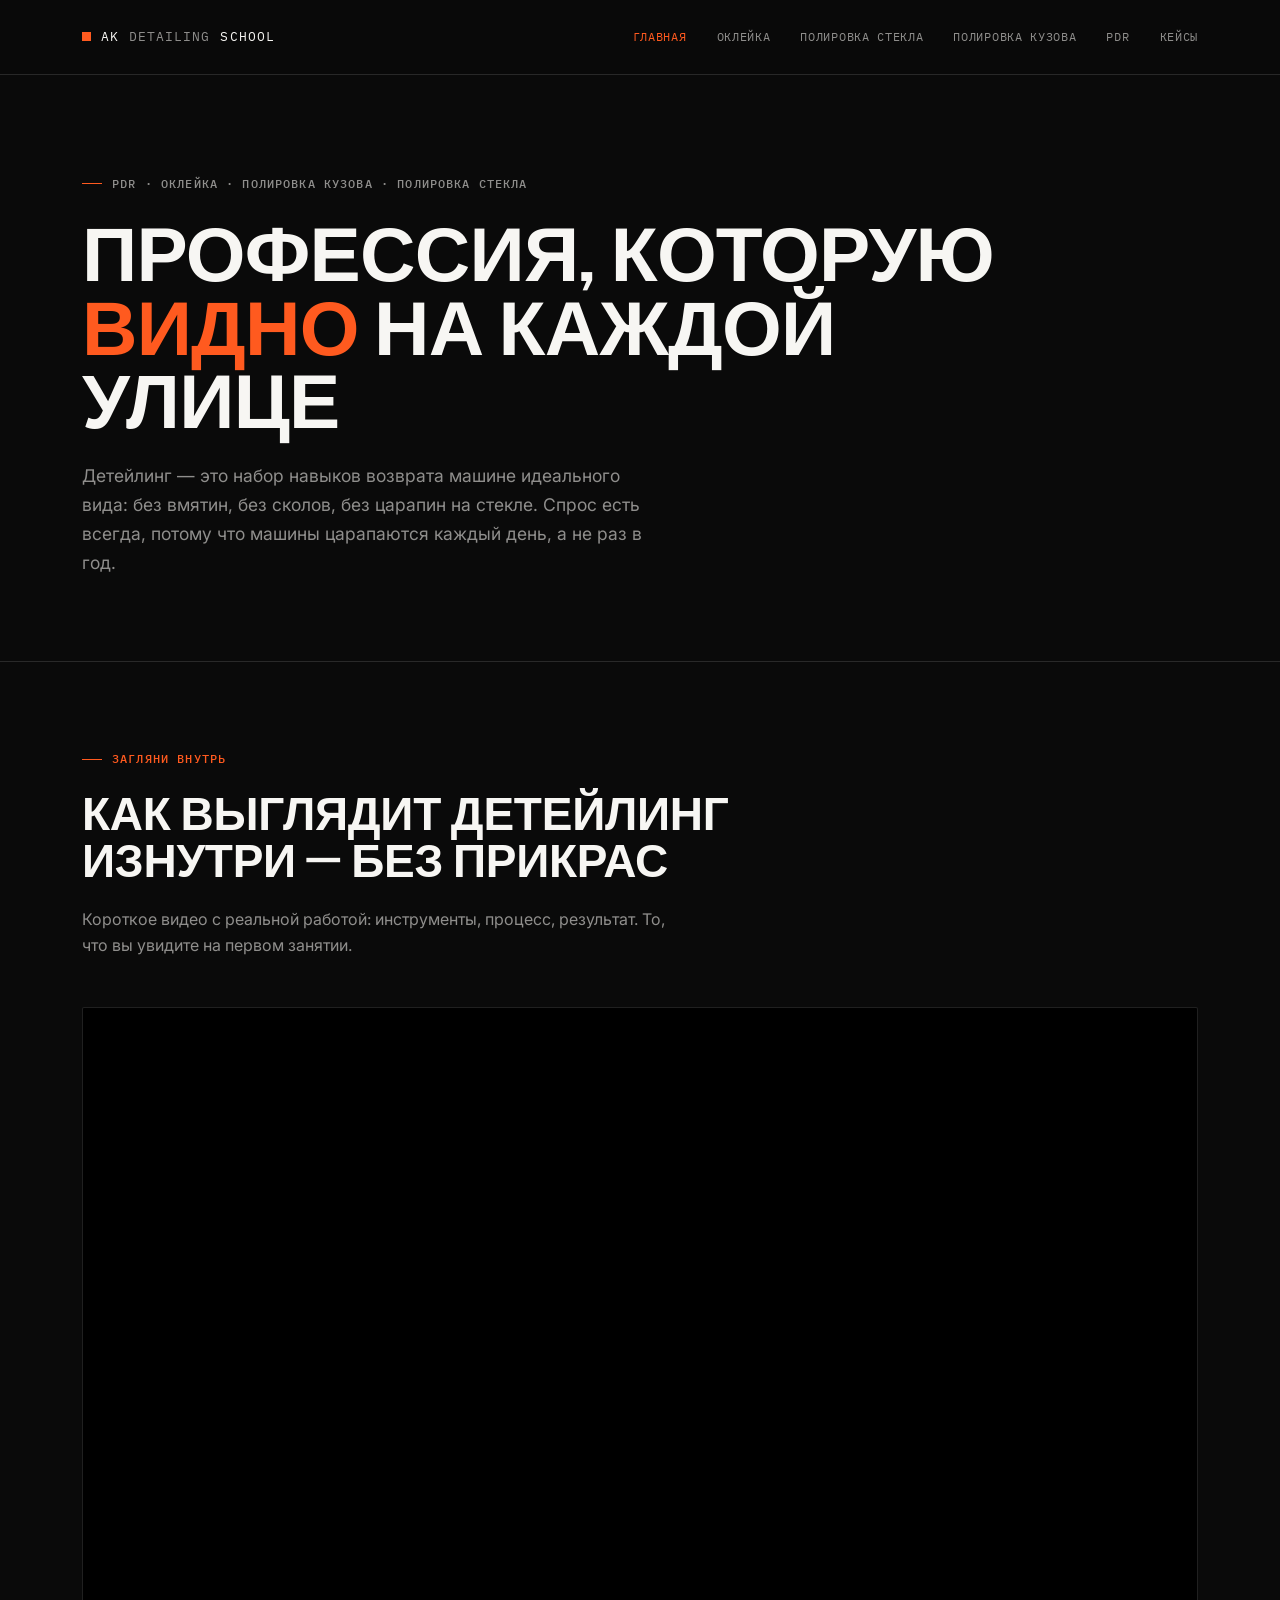
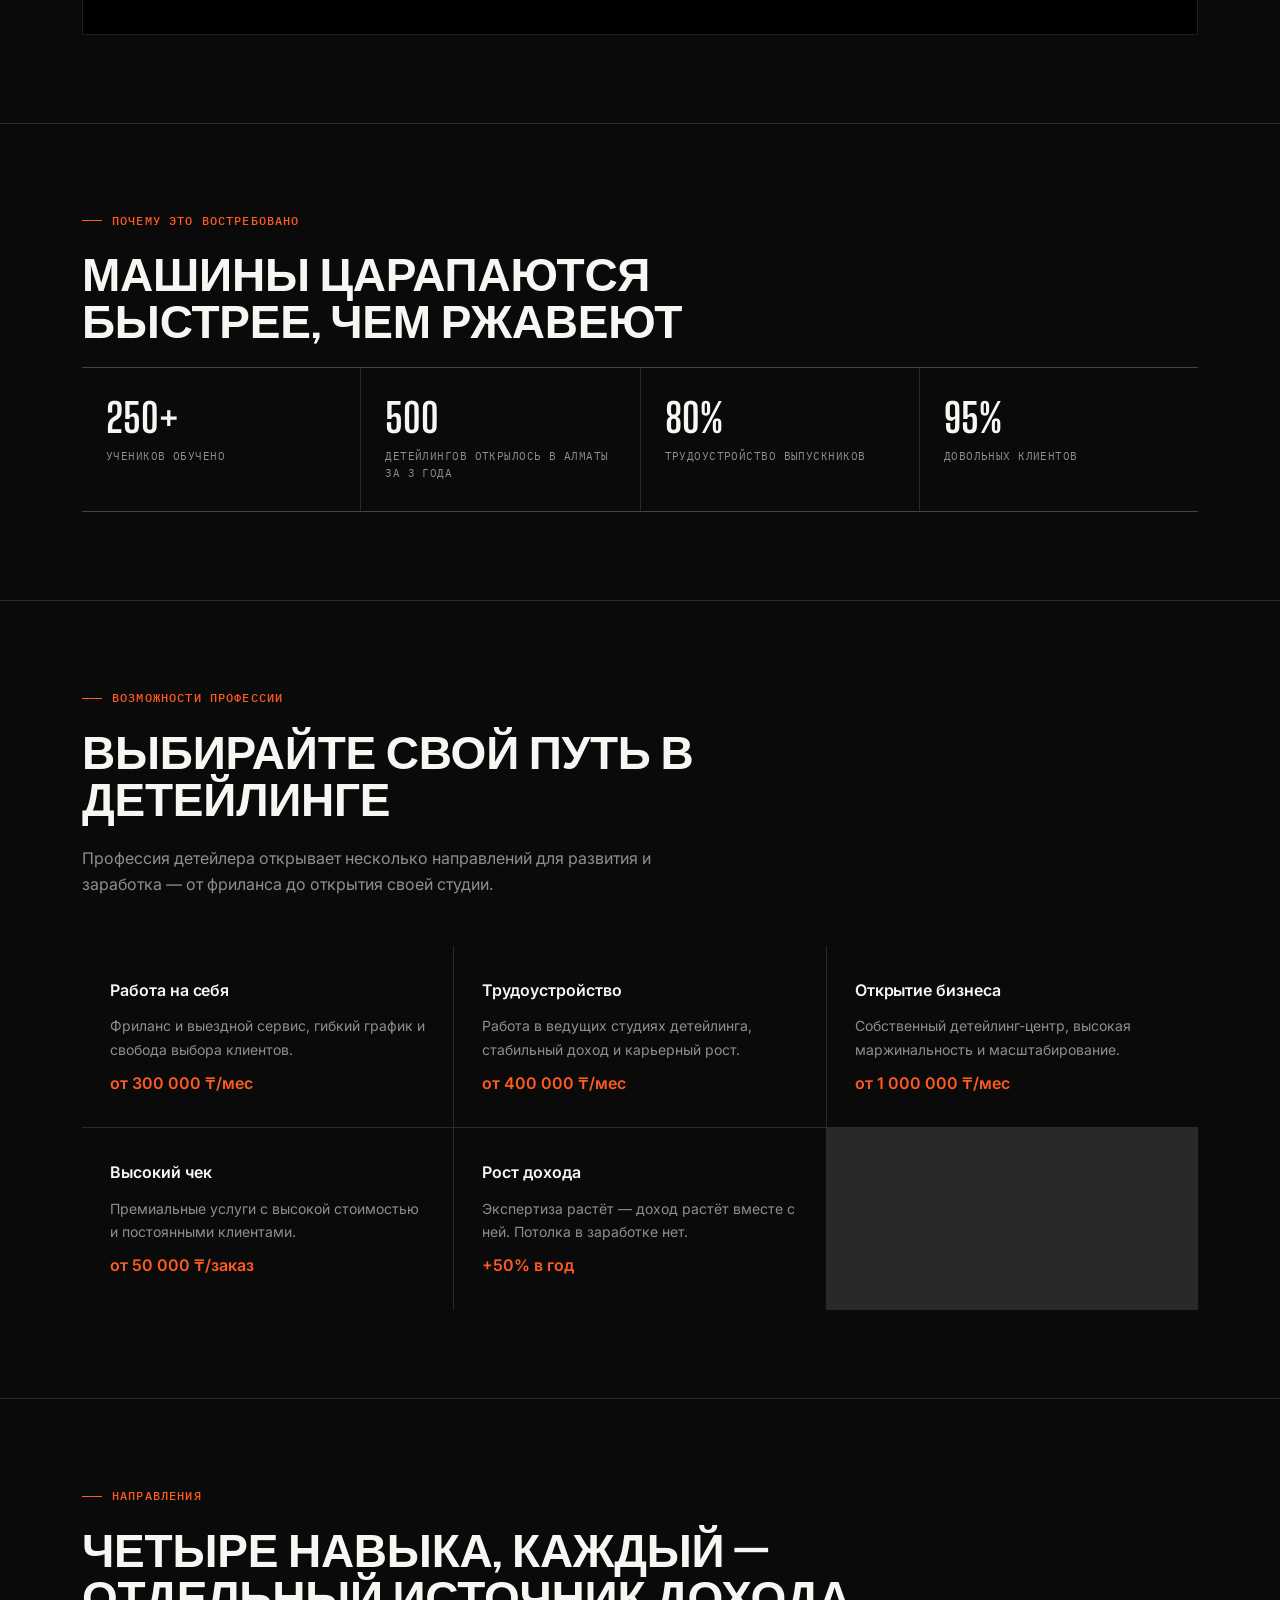
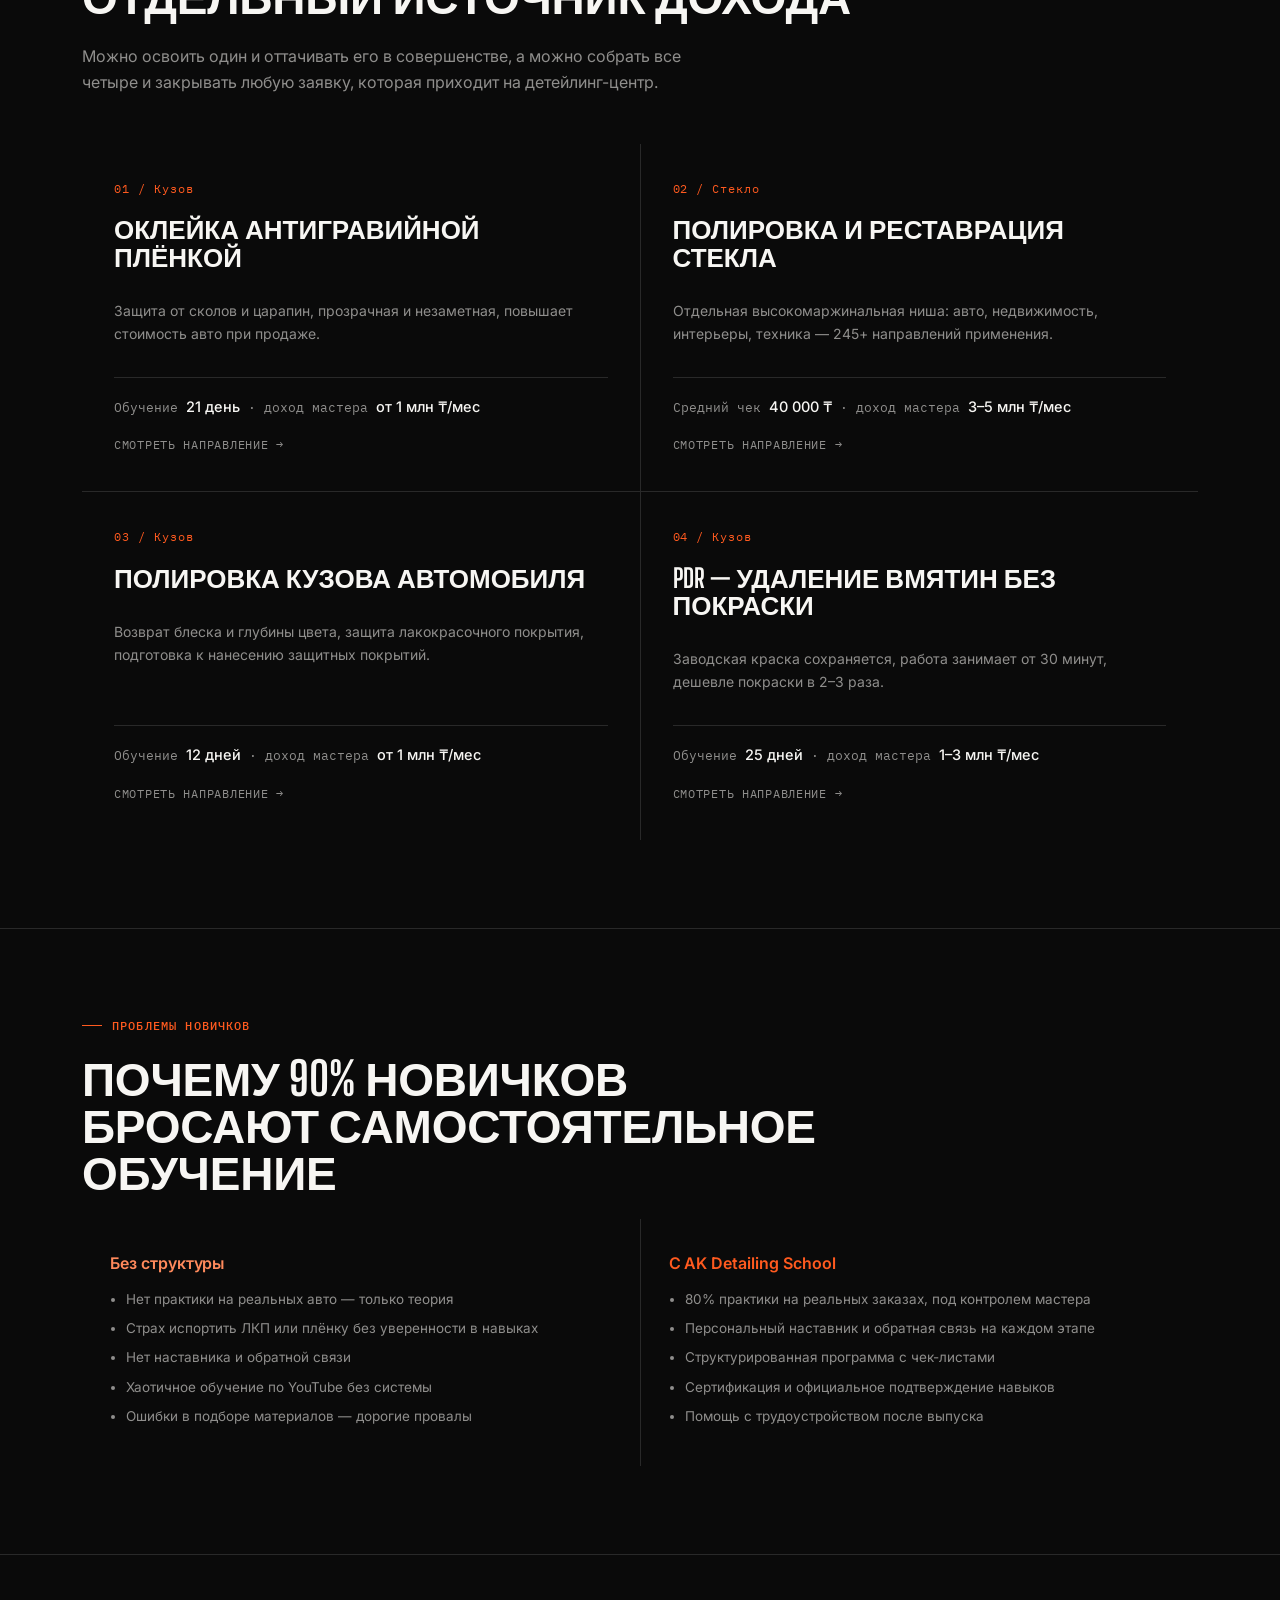
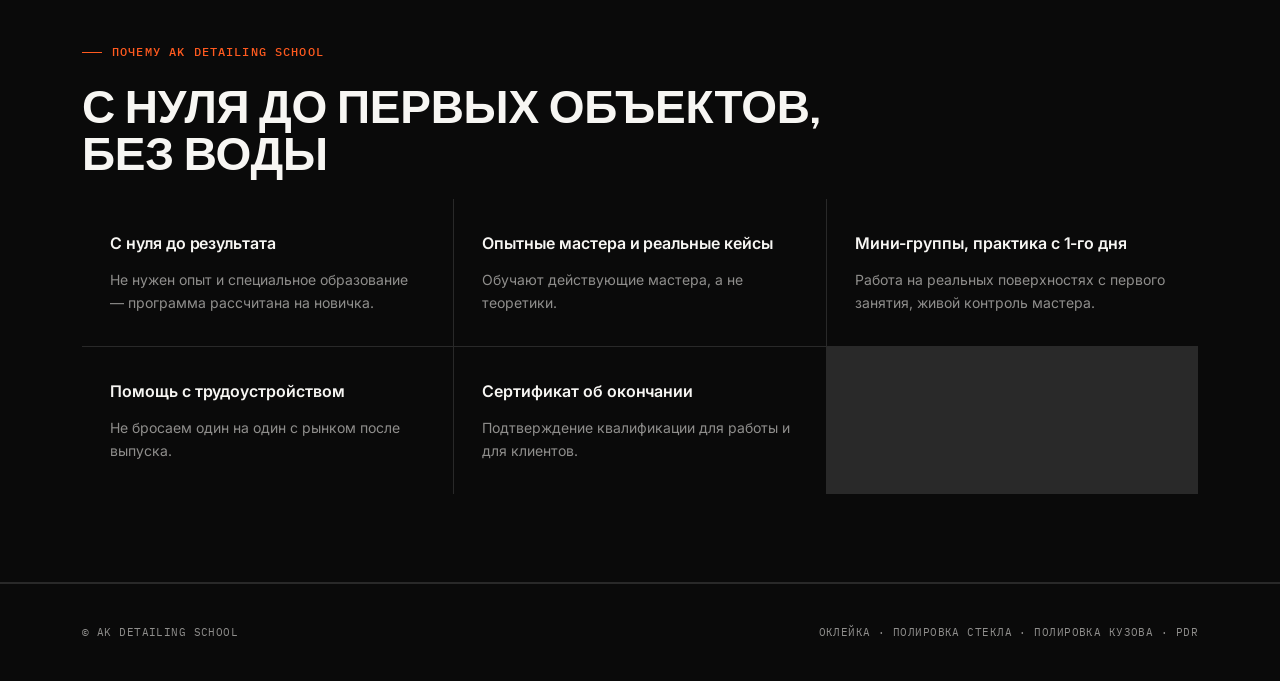
==== index.html @ 94d70f8c "Add files via upload" ====
<!DOCTYPE html>
<html lang="ru">
<head>
<meta charset="UTF-8">
<meta name="viewport" content="width=device-width, initial-scale=1.0">
<title>AK Detailing School — обучение детейлингу и полировке стекла</title>
<link rel="stylesheet" href="style.css">
</head>
<body>

<nav class="topnav">
  <div class="wrap">
    <a href="index.html" class="logo">AK <span>Detailing</span> School</a>
    <div class="navlinks">
      <a href="index.html" class="active">Главная</a>
      <a href="oklejka.html">Оклейка</a>
      <a href="polirovka-stekla.html">Полировка стекла</a>
      <a href="polirovka-kuzova.html">Полировка кузова</a>
      <a href="pdr.html">PDR</a>
      <a href="cases.html">Кейсы</a>
    </div>
  </div>
</nav>

<header class="hero">
  <div class="wrap">
    <div class="eyebrow">PDR · оклейка · полировка кузова · полировка стекла</div>
    <h1>Профессия, которую <em>видно</em> на каждой улице</h1>
    <p class="lead">Детейлинг — это набор навыков возврата машине идеального вида: без вмятин, без сколов, без царапин на стекле. Спрос есть всегда, потому что машины царапаются каждый день, а не раз в год.</p>
  </div>
</header>

<section class="section" id="video">
  <div class="wrap">
    <div class="section-eyebrow">Загляни внутрь</div>
    <h2>Как выглядит детейлинг изнутри — без прикрас</h2>
    <p class="sub">Короткое видео с реальной работой: инструменты, процесс, результат. То, что вы увидите на первом занятии.</p>
    <div class="video-frame">
      <iframe src="https://www.youtube.com/embed/qIuuKKNqR0I" title="Внутрянка детейлинга" allowfullscreen></iframe>
    </div>
  </div>
</section>

<section class="section" id="why">
  <div class="wrap">
    <div class="section-eyebrow">Почему это востребовано</div>
    <h2>Машины царапаются быстрее, чем ржавеют</h2>
    <div class="statstrip">
      <div class="stat"><div class="num">250+</div><div class="label">учеников обучено</div></div>
      <div class="stat"><div class="num">500</div><div class="label">детейлингов открылось в Алматы за 3 года</div></div>
      <div class="stat"><div class="num">80%</div><div class="label">трудоустройство выпускников</div></div>
      <div class="stat"><div class="num">95%</div><div class="label">довольных клиентов</div></div>
    </div>
  </div>
</section>

<section class="section" id="opportunities">
  <div class="wrap">
    <div class="section-eyebrow">Возможности профессии</div>
    <h2>Выбирайте свой путь в детейлинге</h2>
    <p class="sub">Профессия детейлера открывает несколько направлений для развития и заработка — от фриланса до открытия своей студии.</p>
    <div class="grid3">
      <div class="card"><h3>Работа на себя</h3><p>Фриланс и выездной сервис, гибкий график и свобода выбора клиентов.</p><div style="color:var(--accent); font-weight:600; margin-top:10px;">от 300 000 ₸/мес</div></div>
      <div class="card"><h3>Трудоустройство</h3><p>Работа в ведущих студиях детейлинга, стабильный доход и карьерный рост.</p><div style="color:var(--accent); font-weight:600; margin-top:10px;">от 400 000 ₸/мес</div></div>
      <div class="card"><h3>Открытие бизнеса</h3><p>Собственный детейлинг-центр, высокая маржинальность и масштабирование.</p><div style="color:var(--accent); font-weight:600; margin-top:10px;">от 1 000 000 ₸/мес</div></div>
      <div class="card"><h3>Высокий чек</h3><p>Премиальные услуги с высокой стоимостью и постоянными клиентами.</p><div style="color:var(--accent); font-weight:600; margin-top:10px;">от 50 000 ₸/заказ</div></div>
      <div class="card"><h3>Рост дохода</h3><p>Экспертиза растёт — доход растёт вместе с ней. Потолка в заработке нет.</p><div style="color:var(--accent); font-weight:600; margin-top:10px;">+50% в год</div></div>
    </div>
  </div>
</section>

<section class="section" id="directions">
  <div class="wrap">
    <div class="section-eyebrow">Направления</div>
    <h2>Четыре навыка, каждый — отдельный источник дохода</h2>
    <p class="sub">Можно освоить один и оттачивать его в совершенстве, а можно собрать все четыре и закрывать любую заявку, которая приходит на детейлинг-центр.</p>
    <div class="grid2">

      <a href="oklejka.html" class="direction-card">
        <div class="num">01 / Кузов</div>
        <h3>Оклейка антигравийной плёнкой</h3>
        <p>Защита от сколов и царапин, прозрачная и незаметная, повышает стоимость авто при продаже.</p>
        <div class="price">Обучение <b>21 день</b> · доход мастера <b>от 1 млн ₸/мес</b></div>
        <div class="go">Смотреть направление →</div>
      </a>

      <a href="polirovka-stekla.html" class="direction-card">
        <div class="num">02 / Стекло</div>
        <h3>Полировка и реставрация стекла</h3>
        <p>Отдельная высокомаржинальная ниша: авто, недвижимость, интерьеры, техника — 245+ направлений применения.</p>
        <div class="price">Средний чек <b>40 000 ₸</b> · доход мастера <b>3–5 млн ₸/мес</b></div>
        <div class="go">Смотреть направление →</div>
      </a>

      <a href="polirovka-kuzova.html" class="direction-card">
        <div class="num">03 / Кузов</div>
        <h3>Полировка кузова автомобиля</h3>
        <p>Возврат блеска и глубины цвета, защита лакокрасочного покрытия, подготовка к нанесению защитных покрытий.</p>
        <div class="price">Обучение <b>12 дней</b> · доход мастера <b>от 1 млн ₸/мес</b></div>
        <div class="go">Смотреть направление →</div>
      </a>

      <a href="pdr.html" class="direction-card">
        <div class="num">04 / Кузов</div>
        <h3>PDR — удаление вмятин без покраски</h3>
        <p>Заводская краска сохраняется, работа занимает от 30 минут, дешевле покраски в 2–3 раза.</p>
        <div class="price">Обучение <b>25 дней</b> · доход мастера <b>1–3 млн ₸/мес</b></div>
        <div class="go">Смотреть направление →</div>
      </a>

    </div>
  </div>
</section>

<section class="section" id="objections">
  <div class="wrap">
    <div class="section-eyebrow">Проблемы новичков</div>
    <h2>Почему 90% новичков бросают самостоятельное обучение</h2>
    <div class="grid2">
      <div class="card" style="border-color: rgba(255,80,40,0.3);">
        <h3 style="color:#ff8a5c;">Без структуры</h3>
        <ul>
          <li>Нет практики на реальных авто — только теория</li>
          <li>Страх испортить ЛКП или плёнку без уверенности в навыках</li>
          <li>Нет наставника и обратной связи</li>
          <li>Хаотичное обучение по YouTube без системы</li>
          <li>Ошибки в подборе материалов — дорогие провалы</li>
        </ul>
      </div>
      <div class="card" style="border-color: rgba(242,121,12,0.4);">
        <h3 style="color:var(--accent);">С AK Detailing School</h3>
        <ul>
          <li>80% практики на реальных заказах, под контролем мастера</li>
          <li>Персональный наставник и обратная связь на каждом этапе</li>
          <li>Структурированная программа с чек-листами</li>
          <li>Сертификация и официальное подтверждение навыков</li>
          <li>Помощь с трудоустройством после выпуска</li>
        </ul>
      </div>
    </div>
  </div>
</section>
<section class="section" id="advantages">
  <div class="wrap">
    <div class="section-eyebrow">Почему AK Detailing School</div>
    <h2>С нуля до первых объектов, без воды</h2>
    <div class="grid3">
      <div class="card"><h3>С нуля до результата</h3><p>Не нужен опыт и специальное образование — программа рассчитана на новичка.</p></div>
      <div class="card"><h3>Опытные мастера и реальные кейсы</h3><p>Обучают действующие мастера, а не теоретики.</p></div>
      <div class="card"><h3>Мини-группы, практика с 1-го дня</h3><p>Работа на реальных поверхностях с первого занятия, живой контроль мастера.</p></div>
      <div class="card"><h3>Помощь с трудоустройством</h3><p>Не бросаем один на один с рынком после выпуска.</p></div>
      <div class="card"><h3>Сертификат об окончании</h3><p>Подтверждение квалификации для работы и для клиентов.</p></div>
    </div>
  </div>
</section>

<footer>
  <div class="wrap">
    <span>© AK Detailing School</span>
    <span>Оклейка · Полировка стекла · Полировка кузова · PDR</span>
  </div>
</footer>

</body>
</html>
---- style.css ----
@import url('https://fonts.googleapis.com/css2?family=Big+Shoulders+Display:wght@400;600;700;800;900&family=Inter:wght@400;500;600;700&family=IBM+Plex+Mono:wght@400;500&display=swap');

:root {
  --black: #0a0a0a;
  --black-2: #131313;
  --white: #f7f6f3;
  --white-dim: rgba(247,246,243,0.56);
  --line: rgba(247,246,243,0.13);
  --line-strong: rgba(247,246,243,0.30);
  --orange: #ff5a1f;
  --orange-dim: #7a2c0f;
  --display: "Big Shoulders Display", sans-serif;
  --sans: "Inter", -apple-system, "Helvetica Neue", Arial, sans-serif;
  --mono: "IBM Plex Mono", "SF Mono", monospace;
  /* aliases for inline styles from earlier version */
  --accent: var(--orange);
  --accent-dim: var(--orange-dim);
  --text: var(--white);
  --text-dim: var(--white-dim);
  --bg: var(--black);
  --bg-card: var(--black-2);
  --serif: var(--display);
}

* { box-sizing: border-box; }
html { scroll-behavior: smooth; }

body {
  margin: 0;
  background: var(--black);
  color: var(--white);
  font-family: var(--sans);
  font-weight: 400;
  line-height: 1.55;
  -webkit-font-smoothing: antialiased;
  -moz-osx-font-smoothing: grayscale;
}

a { color: inherit; text-decoration: none; }
img { filter: grayscale(1) contrast(1.08) brightness(0.97); border-radius: 2px !important; display: block; }

.wrap { max-width: 1180px; margin: 0 auto; padding: 0 32px; }

/* NAV */
nav.topnav {
  position: sticky;
  top: 0;
  z-index: 50;
  background: rgba(10,10,10,0.92);
  backdrop-filter: blur(10px);
  border-bottom: 1px solid var(--line);
}
nav.topnav .wrap { display: flex; align-items: center; justify-content: space-between; height: 74px; }
.logo { display: flex; align-items: center; gap: 10px; font-family: var(--mono); font-size: 13px; letter-spacing: 0.08em; text-transform: uppercase; }
.logo::before { content: ""; width: 9px; height: 9px; background: var(--orange); flex-shrink: 0; }
.logo span { color: var(--white-dim); }
.navlinks { display: flex; gap: 30px; font-family: var(--mono); font-size: 11.5px; letter-spacing: 0.06em; text-transform: uppercase; color: var(--white-dim); }
.navlinks a { transition: color .15s ease; }
.navlinks a:hover { color: var(--white); }
.navlinks a.active { color: var(--orange); }

/* EYEBROW / KICKER */
.eyebrow, .section-eyebrow {
  display: flex;
  align-items: center;
  gap: 10px;
  font-family: var(--mono);
  font-size: 11.5px;
  letter-spacing: 0.1em;
  text-transform: uppercase;
  color: var(--white-dim);
  margin-bottom: 22px;
  font-weight: 500;
}
.eyebrow::before, .section-eyebrow::before {
  content: "";
  width: 20px;
  height: 1px;
  background: var(--orange);
  flex-shrink: 0;
}
.section-eyebrow { color: var(--orange); }
.section-eyebrow::before { background: var(--orange); }

/* HERO */
.hero { position: relative; padding: 100px 0 84px; border-bottom: 1px solid var(--line); overflow: hidden; }
.hero-index {
  position: absolute;
  top: -40px;
  right: 32px;
  font-family: var(--display);
  font-weight: 800;
  font-size: 260px;
  line-height: 1;
  color: transparent;
  -webkit-text-stroke: 1px var(--line-strong);
  pointer-events: none;
  user-select: none;
  z-index: 0;
}
.hero .wrap { position: relative; z-index: 1; }
.hero h1 {
  font-family: var(--display);
  font-weight: 700;
  text-transform: uppercase;
  font-size: clamp(40px, 6vw, 78px);
  line-height: 0.96;
  letter-spacing: -0.01em;
  margin: 0 0 26px;
  max-width: 920px;
}
.hero h1 em { color: var(--orange); font-style: normal; }
.hero p.lead {
  font-size: 17.5px;
  font-weight: 400;
  color: var(--white-dim);
  max-width: 580px;
  margin: 0;
  line-height: 1.65;
}

/* SECTION */
.section { padding: 88px 0; border-bottom: 1px solid var(--line); }
.section h2 {
  font-family: var(--display);
  font-weight: 700;
  text-transform: uppercase;
  font-size: clamp(28px, 3.6vw, 46px);
  line-height: 1.02;
  letter-spacing: -0.005em;
  margin: 0 0 22px;
  max-width: 780px;
}
.section p.sub {
  color: var(--white-dim);
  font-size: 16px;
  line-height: 1.65;
  max-width: 600px;
  margin: 0 0 48px;
}

/* GRID */
.grid3 { display: grid; grid-template-columns: repeat(3, 1fr); gap: 1px; background: var(--line); }
.grid2 { display: grid; grid-template-columns: repeat(2, 1fr); gap: 1px; background: var(--line); }
@media (max-width: 860px) { .grid3, .grid2 { grid-template-columns: 1fr; } }

.card { background: var(--black); padding: 32px 28px; }
.card h3 { font-family: var(--sans); font-weight: 600; font-size: 16px; margin: 0 0 12px; letter-spacing: -0.003em; }
.card p { color: var(--white-dim); font-size: 14px; line-height: 1.65; margin: 0; }
.card ul { margin: 12px 0 0; padding-left: 16px; color: var(--white-dim); font-size: 13.5px; line-height: 1.65; }
.card ul li { margin-bottom: 7px; }

.direction-card {
  background: var(--black);
  padding: 36px 32px;
  transition: background .2s ease;
  display: flex;
  flex-direction: column;
  height: 100%;
  position: relative;
}
.direction-card:hover { background: var(--black-2); }
.direction-card .num { font-family: var(--mono); color: var(--orange); font-size: 12px; letter-spacing: 0.08em; margin-bottom: 18px; }
.direction-card h3 { font-family: var(--display); font-weight: 700; text-transform: uppercase; font-size: 26px; line-height: 1.05; margin: 0 0 14px; }
.direction-card p { color: var(--white-dim); font-size: 14px; line-height: 1.65; flex-grow: 1; }
.direction-card .price { font-size: 13px; color: var(--white-dim); border-top: 1px solid var(--line); padding-top: 18px; margin-top: 18px; font-family: var(--mono); }
.direction-card .price b { color: var(--white); font-weight: 500; font-family: var(--sans); font-size: 14.5px; }
.direction-card .go { margin-top: 18px; color: var(--white-dim); font-size: 12px; font-family: var(--mono); text-transform: uppercase; letter-spacing: 0.06em; transition: color .15s ease; }
.direction-card:hover .go { color: var(--orange); }

/* STAT STRIP */
.statstrip { display: grid; grid-template-columns: repeat(4, 1fr); gap: 1px; background: var(--line); border-top: 1px solid var(--line); border-bottom: 1px solid var(--line); }
@media (max-width: 760px) { .statstrip { grid-template-columns: repeat(2, 1fr) !important; } }
.stat { background: var(--black); padding: 30px 24px; }
.stat .num { font-family: var(--display); font-weight: 700; font-size: 40px; line-height: 1; color: var(--white); }
.stat .label { font-family: var(--mono); font-size: 11px; text-transform: uppercase; letter-spacing: 0.04em; color: var(--white-dim); margin-top: 10px; line-height: 1.5; }

/* VIDEO */
.video-frame { position: relative; overflow: hidden; border: 1px solid var(--line); aspect-ratio: 16/9; background: #000; border-radius: 2px; }
.video-frame iframe { width: 100%; height: 100%; border: 0; display: block; filter: none; }

/* TIMELINE */
.timeline { display: flex; flex-direction: column; }
.tl-row { display: grid; grid-template-columns: 120px 1fr 190px; gap: 28px; padding: 26px 0; border-top: 1px solid var(--line); align-items: baseline; }
.tl-row:last-child { border-bottom: 1px solid var(--line); }
@media (max-width: 760px) { .tl-row { grid-template-columns: 1fr; gap: 8px; } }
.tl-period { font-family: var(--mono); font-size: 11.5px; text-transform: uppercase; letter-spacing: 0.05em; color: var(--orange); }
.tl-title { font-family: var(--display); font-weight: 700; text-transform: uppercase; font-size: 20px; letter-spacing: 0.01em; }
.tl-body { font-size: 13px; color: var(--white-dim); line-height: 1.6; }
.tl-income { font-family: var(--mono); font-size: 13px; text-align: right; color: var(--white); }
.tl-income small { display: block; color: var(--white-dim); font-size: 11px; margin-top: 3px; }
@media (max-width: 760px) { .tl-income { text-align: left; } }

/* PRICE CARD */
.pricecard { background: var(--black-2); border: 1px solid var(--line); padding: 36px 32px; }
.pricecard .amount { font-family: var(--display); font-weight: 700; font-size: 42px; color: var(--orange); margin: 18px 0 4px; line-height: 1; }
.pricecard .amount small { font-size: 13px; color: var(--white-dim); font-family: var(--mono); text-transform: none; }
.pricecard ul { list-style: none; padding: 0; margin: 22px 0 0; }
.pricecard ul li { padding: 11px 0; border-top: 1px solid var(--line); font-size: 13.5px; color: var(--white-dim); }

/* TAGS */
.tagcloud { display: flex; flex-wrap: wrap; gap: 1px; background: var(--line); border: 1px solid var(--line); }
.tag { background: var(--black); padding: 9px 16px; font-family: var(--mono); font-size: 12px; color: var(--white-dim); }

/* CASES PLACEHOLDER */
.coming-soon { border: 1px dashed var(--line-strong); padding: 60px 32px; text-align: center; color: var(--white-dim); }
.coming-soon .big { font-family: var(--display); font-weight: 700; text-transform: uppercase; font-size: 24px; color: var(--white); margin-bottom: 10px; }

/* FOOTER */
footer { padding: 40px 0; border-top: 1px solid var(--line); }
footer .wrap { display: flex; justify-content: space-between; color: var(--white-dim); font-size: 11px; flex-wrap: wrap; gap: 10px; font-family: var(--mono); text-transform: uppercase; letter-spacing: 0.04em; }

.crumbs { font-family: var(--mono); font-size: 11px; text-transform: uppercase; letter-spacing: 0.04em; color: var(--white-dim); padding: 26px 0 0; position: relative; z-index: 1; }
.crumbs a:hover { color: var(--orange); }

/* Center images that carry an inline max-width (portrait photos) */
img[style*="max-width"] { margin-left: auto; margin-right: auto; }

/* ============ MOBILE ============ */
@media (max-width: 760px) {
  .wrap { padding: 0 20px; }

  nav.topnav .wrap { height: 60px; }
  .logo { font-size: 11px; gap: 8px; }
  .logo::before { width: 7px; height: 7px; }
  .navlinks {
    gap: 18px;
    font-size: 10.5px;
    overflow-x: auto;
    -webkit-overflow-scrolling: touch;
    scrollbar-width: none;
    max-width: 58vw;
    padding: 2px 0;
  }
  .navlinks::-webkit-scrollbar { display: none; }

  .hero { padding: 52px 0 44px; }
  .hero h1 { font-size: clamp(32px, 9vw, 44px); line-height: 1.02; }
  .hero p.lead { font-size: 16px; }
  .hero-index {
    font-size: 130px;
    top: -6px;
    right: 8px;
    opacity: 0.55;
  }

  .section { padding: 52px 0; }
  .section h2 { font-size: clamp(24px, 7.5vw, 32px); }
  .section p.sub { font-size: 15px; margin-bottom: 32px; }

  .card, .direction-card, .pricecard { padding: 24px 20px; }
  .direction-card h3 { font-size: 22px; }

  .tl-row { padding: 20px 0; }
  .tl-title { font-size: 18px; }

  footer .wrap { flex-direction: column; align-items: flex-start; gap: 6px; }
}

@media (max-width: 420px) {
  .hero-index { display: none; }
  .wrap { padding: 0 16px; }
}
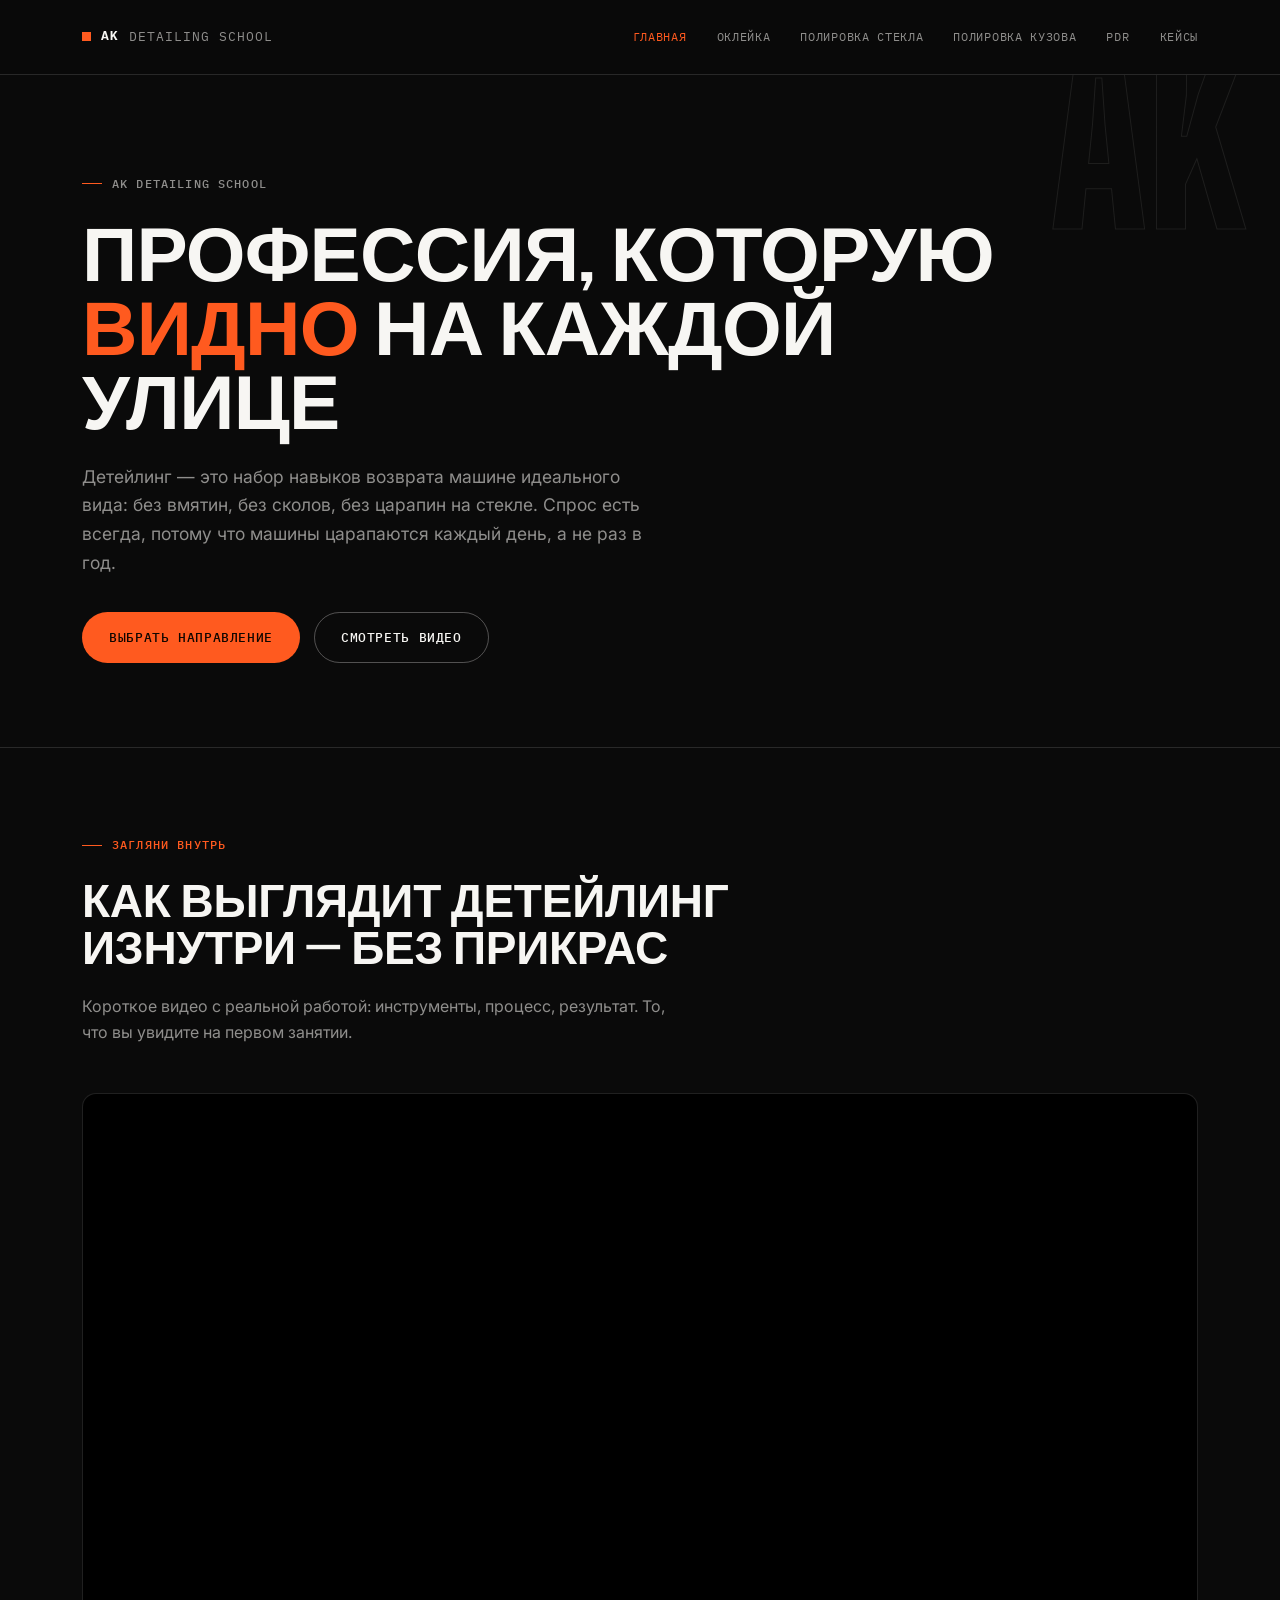
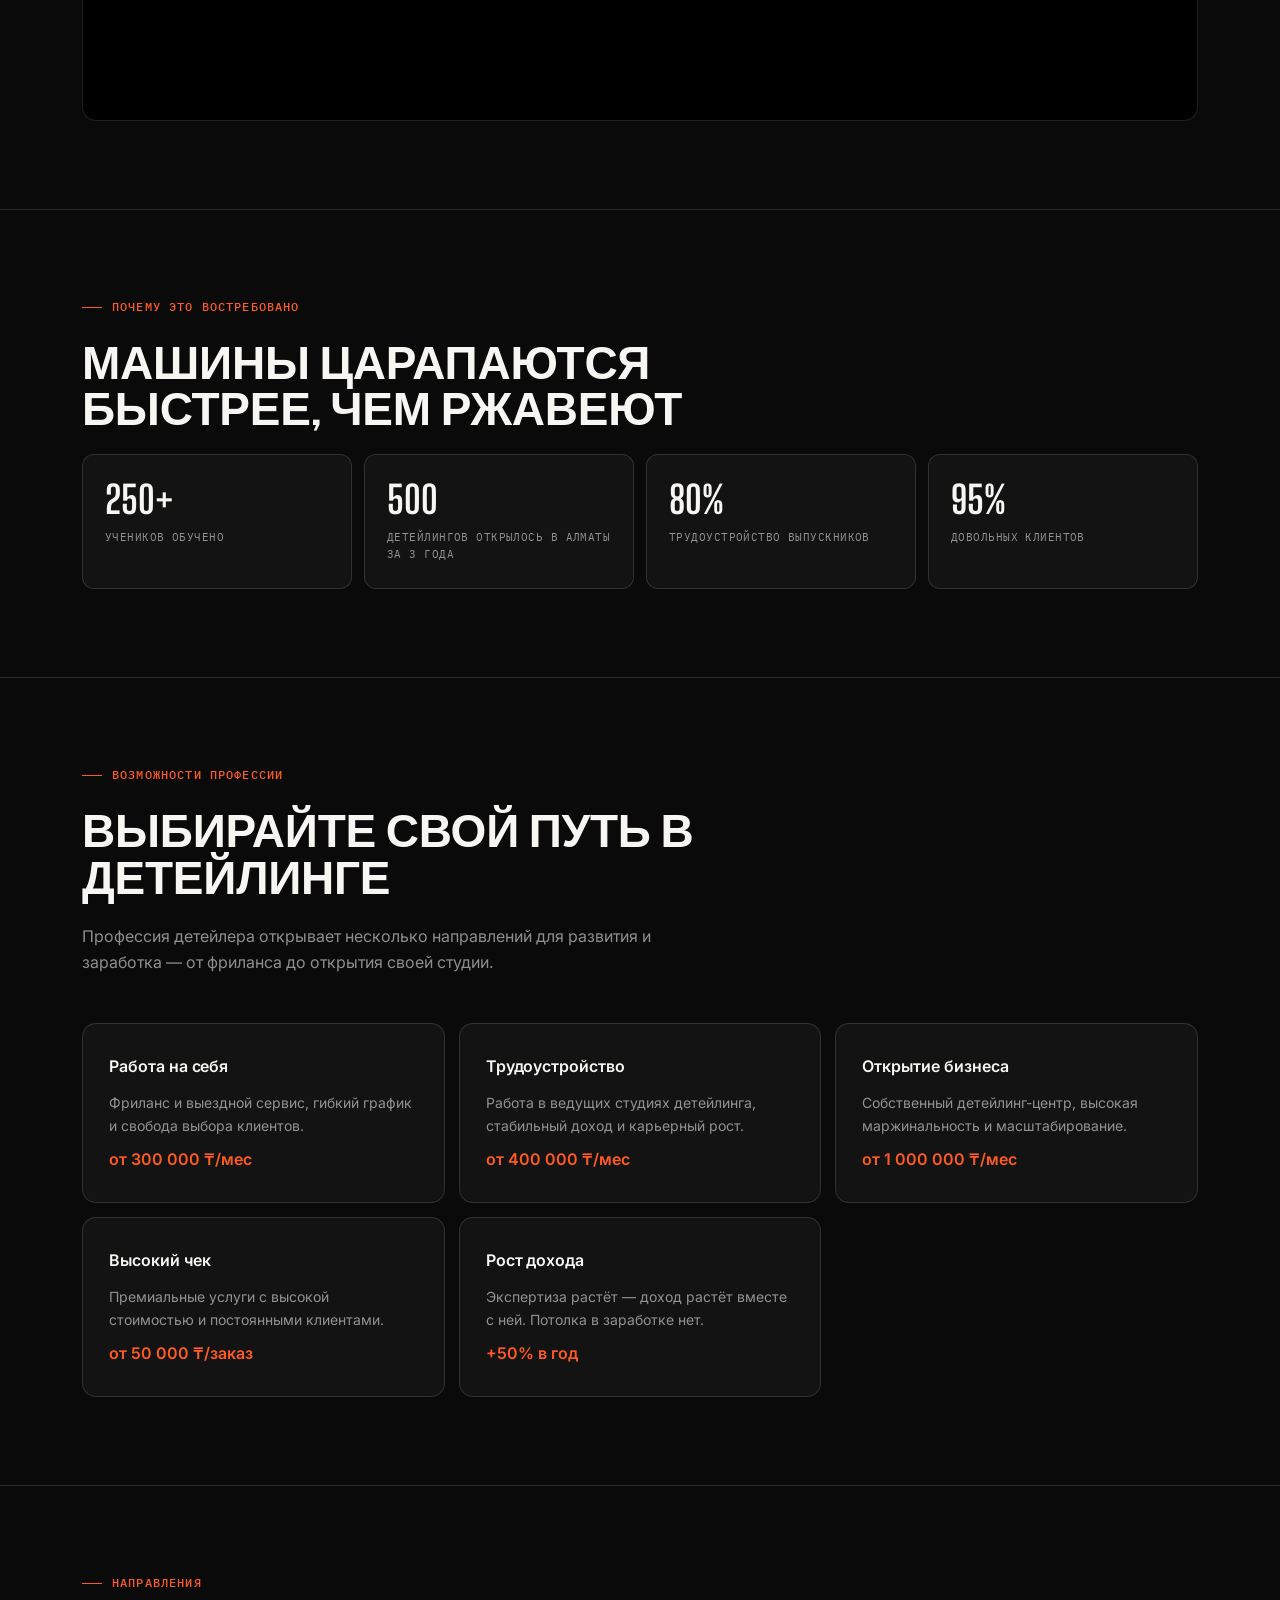
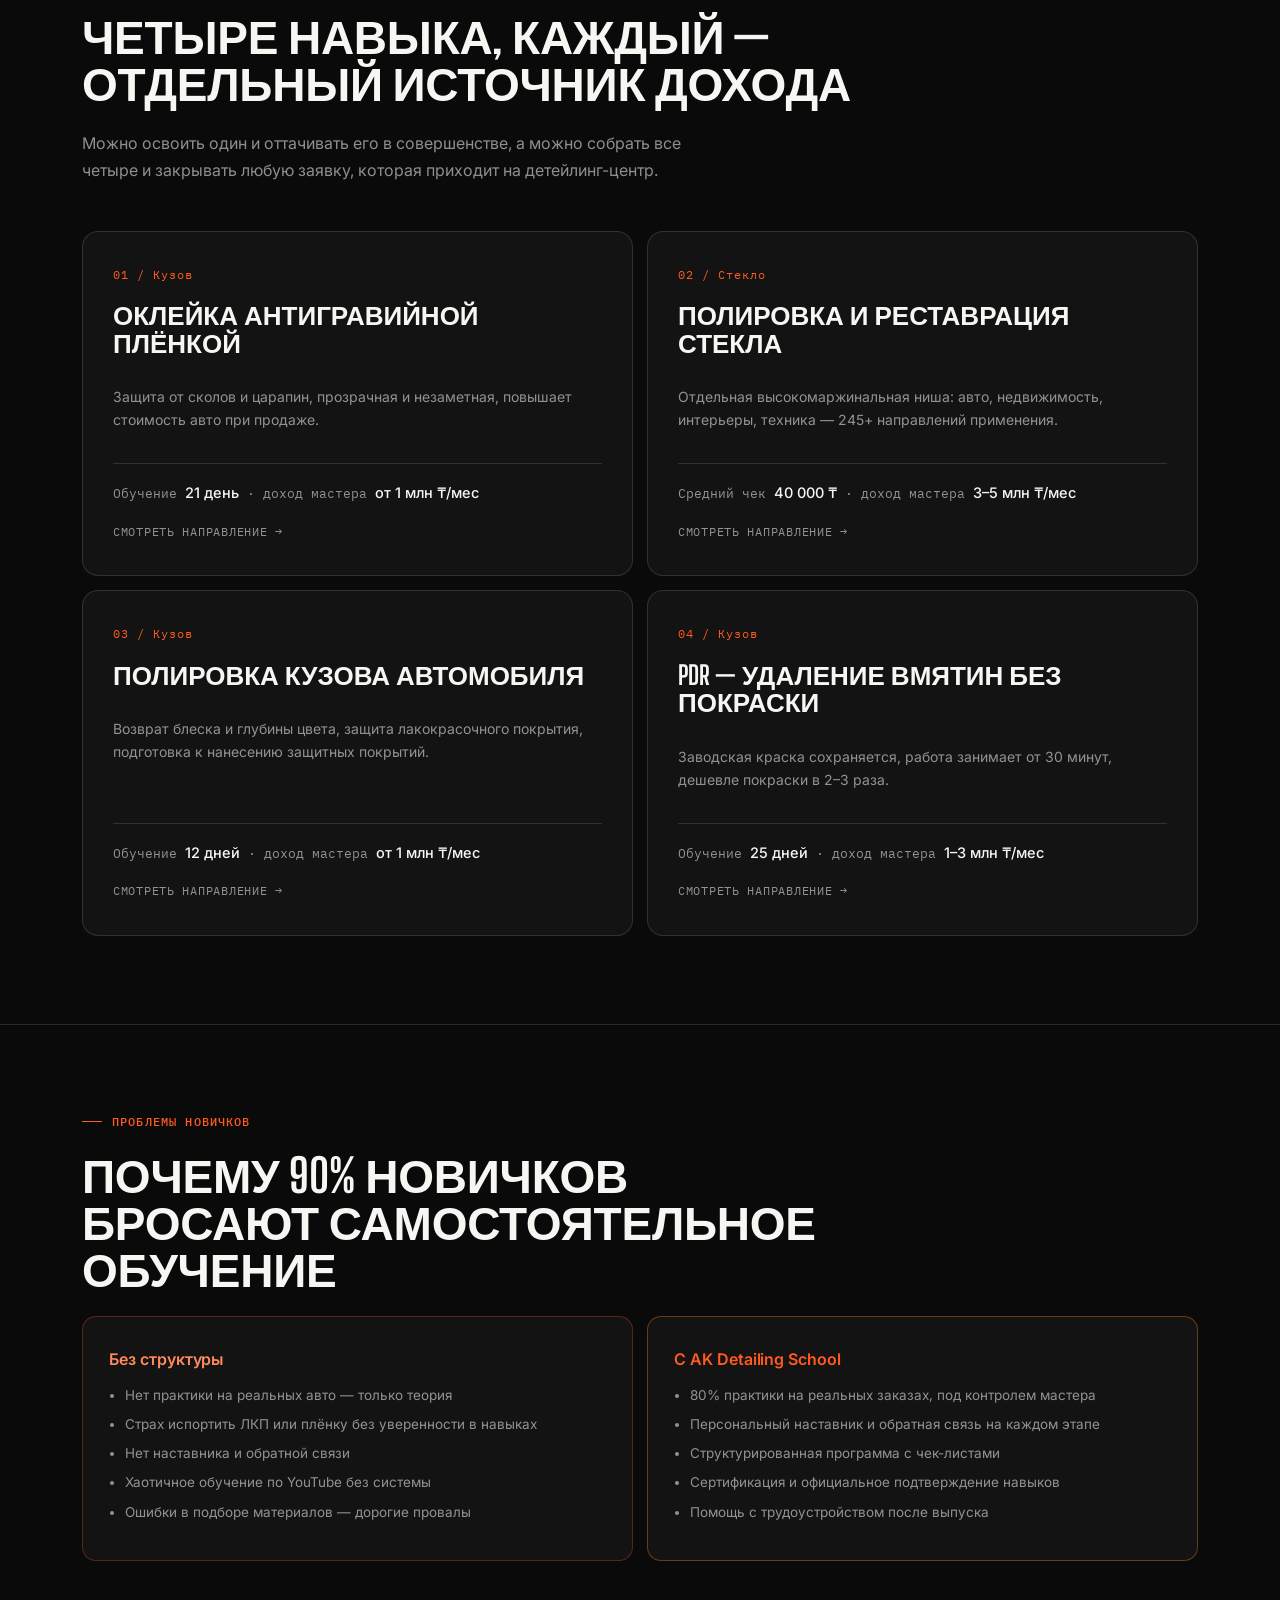
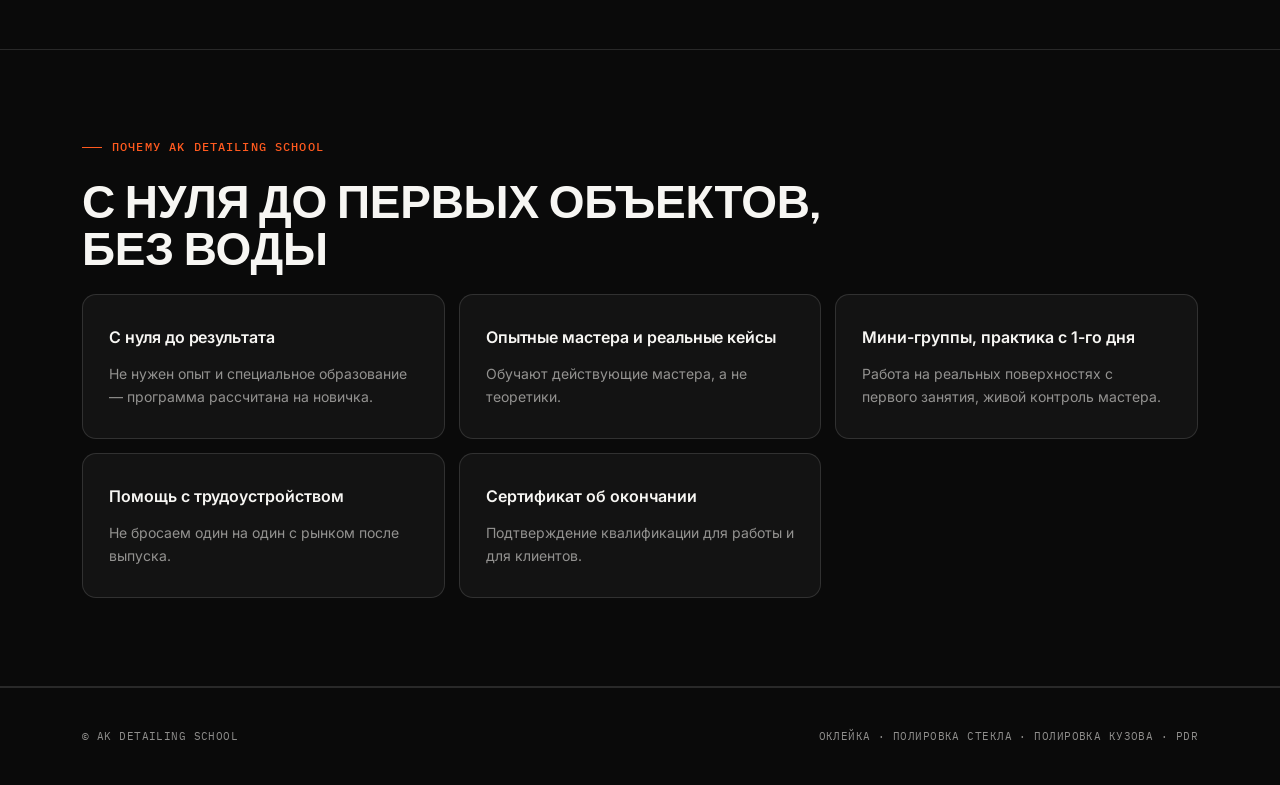
==== commit 2fa17ec1: "Add files via upload" ====
--- a/index.html
+++ b/index.html
@@ -10,7 +10,9 @@
 
 <nav class="topnav">
   <div class="wrap">
-    <a href="index.html" class="logo">AK <span>Detailing</span> School</a>
+    <a href="index.html" class="logo"><span class="logo-mark">AK</span><span class="logo-full"> Detailing School</span></a>
+    <input type="checkbox" id="navToggle" class="nav-toggle">
+    <label for="navToggle" class="nav-burger" aria-label="Меню"><span></span><span></span><span></span></label>
     <div class="navlinks">
       <a href="index.html" class="active">Главная</a>
       <a href="oklejka.html">Оклейка</a>
@@ -23,10 +25,15 @@
 </nav>
 
 <header class="hero">
+  <div class="hero-index">AK</div>
   <div class="wrap">
-    <div class="eyebrow">PDR · оклейка · полировка кузова · полировка стекла</div>
+    <div class="eyebrow">AK Detailing School</div>
     <h1>Профессия, которую <em>видно</em> на каждой улице</h1>
     <p class="lead">Детейлинг — это набор навыков возврата машине идеального вида: без вмятин, без сколов, без царапин на стекле. Спрос есть всегда, потому что машины царапаются каждый день, а не раз в год.</p>
+    <div class="btn-row">
+      <a href="#directions" class="btn btn-primary">Выбрать направление</a>
+      <a href="#video" class="btn btn-secondary">Смотреть видео</a>
+    </div>
   </div>
 </header>
 
--- a/style.css
+++ b/style.css
@@ -37,9 +37,32 @@
 }
 
 a { color: inherit; text-decoration: none; }
-img { filter: grayscale(1) contrast(1.08) brightness(0.97); border-radius: 2px !important; display: block; }
+img { filter: grayscale(1) contrast(1.08) brightness(0.97); border-radius: 12px !important; display: block; }
 
 .wrap { max-width: 1180px; margin: 0 auto; padding: 0 32px; }
+
+/* BUTTONS */
+.btn {
+  display: inline-flex;
+  align-items: center;
+  gap: 8px;
+  font-family: var(--mono);
+  font-size: 12.5px;
+  font-weight: 500;
+  text-transform: uppercase;
+  letter-spacing: 0.05em;
+  padding: 15px 26px;
+  border-radius: 999px;
+  transition: transform .15s ease, background .15s ease, border-color .15s ease;
+  cursor: pointer;
+  border: 1px solid transparent;
+}
+.btn:hover { transform: translateY(-1px); }
+.btn-primary { background: var(--orange); color: #100600; }
+.btn-primary:hover { background: #ff6c38; }
+.btn-secondary { background: transparent; border-color: var(--line-strong); color: var(--white); }
+.btn-secondary:hover { border-color: var(--orange); color: var(--orange); }
+.btn-row { display: flex; flex-wrap: wrap; gap: 14px; margin-top: 34px; }
 
 /* NAV */
 nav.topnav {
@@ -53,16 +76,37 @@
 nav.topnav .wrap { display: flex; align-items: center; justify-content: space-between; height: 74px; }
 .logo { display: flex; align-items: center; gap: 10px; font-family: var(--mono); font-size: 13px; letter-spacing: 0.08em; text-transform: uppercase; }
 .logo::before { content: ""; width: 9px; height: 9px; background: var(--orange); flex-shrink: 0; }
-.logo span { color: var(--white-dim); }
+.logo-mark { color: var(--white); font-weight: 700; }
+.logo-full { color: var(--white-dim); }
 .navlinks { display: flex; gap: 30px; font-family: var(--mono); font-size: 11.5px; letter-spacing: 0.06em; text-transform: uppercase; color: var(--white-dim); }
 .navlinks a { transition: color .15s ease; }
 .navlinks a:hover { color: var(--white); }
 .navlinks a.active { color: var(--orange); }
 
+/* MOBILE MENU (hamburger, checkbox-driven, no JS needed) */
+.nav-toggle { display: none; }
+.nav-burger {
+  display: none;
+  flex-direction: column;
+  justify-content: center;
+  gap: 5px;
+  width: 26px;
+  height: 20px;
+  cursor: pointer;
+  flex-shrink: 0;
+}
+.nav-burger span {
+  display: block;
+  width: 100%;
+  height: 2px;
+  background: var(--white);
+  transition: transform .2s ease, opacity .2s ease;
+}
+
 /* EYEBROW / KICKER */
 .eyebrow, .section-eyebrow {
   display: flex;
-  align-items: center;
+  align-items: flex-start;
   gap: 10px;
   font-family: var(--mono);
   font-size: 11.5px;
@@ -71,6 +115,7 @@
   color: var(--white-dim);
   margin-bottom: 22px;
   font-weight: 500;
+  line-height: 1.6;
 }
 .eyebrow::before, .section-eyebrow::before {
   content: "";
@@ -78,9 +123,10 @@
   height: 1px;
   background: var(--orange);
   flex-shrink: 0;
-}
-.section-eyebrow { color: var(--orange); }
-.section-eyebrow::before { background: var(--orange); }
+  margin-top: 8px;
+}
+.section-eyebrow { color: var(--orange); align-items: center; }
+.section-eyebrow::before { background: var(--orange); margin-top: 0; }
 
 /* HERO */
 .hero { position: relative; padding: 100px 0 84px; border-bottom: 1px solid var(--line); overflow: hidden; }
@@ -90,13 +136,14 @@
   right: 32px;
   font-family: var(--display);
   font-weight: 800;
-  font-size: 260px;
+  font-size: 220px;
   line-height: 1;
   color: transparent;
-  -webkit-text-stroke: 1px var(--line-strong);
+  -webkit-text-stroke: 1px rgba(247,246,243,0.14);
   pointer-events: none;
   user-select: none;
   z-index: 0;
+  opacity: 0.6;
 }
 .hero .wrap { position: relative; z-index: 1; }
 .hero h1 {
@@ -140,26 +187,29 @@
 }
 
 /* GRID */
-.grid3 { display: grid; grid-template-columns: repeat(3, 1fr); gap: 1px; background: var(--line); }
-.grid2 { display: grid; grid-template-columns: repeat(2, 1fr); gap: 1px; background: var(--line); }
+.grid3 { display: grid; grid-template-columns: repeat(3, 1fr); gap: 14px; }
+.grid2 { display: grid; grid-template-columns: repeat(2, 1fr); gap: 14px; }
 @media (max-width: 860px) { .grid3, .grid2 { grid-template-columns: 1fr; } }
 
-.card { background: var(--black); padding: 32px 28px; }
+.card { background: var(--black-2); padding: 30px 26px; border: 1px solid var(--line); border-radius: 14px; transition: border-color .2s ease, transform .2s ease; }
+.card:hover { border-color: var(--line-strong); transform: translateY(-2px); }
 .card h3 { font-family: var(--sans); font-weight: 600; font-size: 16px; margin: 0 0 12px; letter-spacing: -0.003em; }
 .card p { color: var(--white-dim); font-size: 14px; line-height: 1.65; margin: 0; }
 .card ul { margin: 12px 0 0; padding-left: 16px; color: var(--white-dim); font-size: 13.5px; line-height: 1.65; }
 .card ul li { margin-bottom: 7px; }
 
 .direction-card {
-  background: var(--black);
-  padding: 36px 32px;
-  transition: background .2s ease;
+  background: var(--black-2);
+  border: 1px solid var(--line);
+  border-radius: 16px;
+  padding: 34px 30px;
+  transition: border-color .2s ease, transform .2s ease;
   display: flex;
   flex-direction: column;
   height: 100%;
   position: relative;
 }
-.direction-card:hover { background: var(--black-2); }
+.direction-card:hover { border-color: var(--orange); transform: translateY(-3px); }
 .direction-card .num { font-family: var(--mono); color: var(--orange); font-size: 12px; letter-spacing: 0.08em; margin-bottom: 18px; }
 .direction-card h3 { font-family: var(--display); font-weight: 700; text-transform: uppercase; font-size: 26px; line-height: 1.05; margin: 0 0 14px; }
 .direction-card p { color: var(--white-dim); font-size: 14px; line-height: 1.65; flex-grow: 1; }
@@ -169,14 +219,14 @@
 .direction-card:hover .go { color: var(--orange); }
 
 /* STAT STRIP */
-.statstrip { display: grid; grid-template-columns: repeat(4, 1fr); gap: 1px; background: var(--line); border-top: 1px solid var(--line); border-bottom: 1px solid var(--line); }
+.statstrip { display: grid; grid-template-columns: repeat(4, 1fr); gap: 12px; }
 @media (max-width: 760px) { .statstrip { grid-template-columns: repeat(2, 1fr) !important; } }
-.stat { background: var(--black); padding: 30px 24px; }
-.stat .num { font-family: var(--display); font-weight: 700; font-size: 40px; line-height: 1; color: var(--white); }
+.stat { background: var(--black-2); border: 1px solid var(--line); border-radius: 12px; padding: 26px 22px; }
+.stat .num { font-family: var(--display); font-weight: 700; font-size: 38px; line-height: 1; color: var(--white); }
 .stat .label { font-family: var(--mono); font-size: 11px; text-transform: uppercase; letter-spacing: 0.04em; color: var(--white-dim); margin-top: 10px; line-height: 1.5; }
 
 /* VIDEO */
-.video-frame { position: relative; overflow: hidden; border: 1px solid var(--line); aspect-ratio: 16/9; background: #000; border-radius: 2px; }
+.video-frame { position: relative; overflow: hidden; border: 1px solid var(--line); aspect-ratio: 16/9; background: #000; border-radius: 14px; }
 .video-frame iframe { width: 100%; height: 100%; border: 0; display: block; filter: none; }
 
 /* TIMELINE */
@@ -192,15 +242,16 @@
 @media (max-width: 760px) { .tl-income { text-align: left; } }
 
 /* PRICE CARD */
-.pricecard { background: var(--black-2); border: 1px solid var(--line); padding: 36px 32px; }
+.pricecard { background: var(--black-2); border: 1px solid var(--line); border-radius: 16px; padding: 34px 30px; transition: border-color .2s ease; }
+.pricecard:hover { border-color: var(--line-strong); }
 .pricecard .amount { font-family: var(--display); font-weight: 700; font-size: 42px; color: var(--orange); margin: 18px 0 4px; line-height: 1; }
 .pricecard .amount small { font-size: 13px; color: var(--white-dim); font-family: var(--mono); text-transform: none; }
 .pricecard ul { list-style: none; padding: 0; margin: 22px 0 0; }
 .pricecard ul li { padding: 11px 0; border-top: 1px solid var(--line); font-size: 13.5px; color: var(--white-dim); }
 
 /* TAGS */
-.tagcloud { display: flex; flex-wrap: wrap; gap: 1px; background: var(--line); border: 1px solid var(--line); }
-.tag { background: var(--black); padding: 9px 16px; font-family: var(--mono); font-size: 12px; color: var(--white-dim); }
+.tagcloud { display: flex; flex-wrap: wrap; gap: 8px; }
+.tag { background: var(--black-2); border: 1px solid var(--line); border-radius: 999px; padding: 8px 16px; font-family: var(--mono); font-size: 12px; color: var(--white-dim); }
 
 /* CASES PLACEHOLDER */
 .coming-soon { border: 1px dashed var(--line-strong); padding: 60px 32px; text-align: center; color: var(--white-dim); }
@@ -223,26 +274,48 @@
   nav.topnav .wrap { height: 60px; }
   .logo { font-size: 11px; gap: 8px; }
   .logo::before { width: 7px; height: 7px; }
+  .logo-full { display: none; }
+
+  .hero-index { font-size: 130px; top: -4px; right: 4px; opacity: 0.35; }
+
+  .nav-burger { display: flex; }
+
   .navlinks {
-    gap: 18px;
-    font-size: 10.5px;
-    overflow-x: auto;
-    -webkit-overflow-scrolling: touch;
-    scrollbar-width: none;
-    max-width: 58vw;
-    padding: 2px 0;
+    position: fixed;
+    top: 60px;
+    left: 0;
+    right: 0;
+    z-index: 55;
+    flex-direction: column;
+    align-items: stretch;
+    gap: 0;
+    max-width: none;
+    background: rgba(10,10,10,0.98);
+    backdrop-filter: blur(10px);
+    border-bottom: 1px solid var(--line);
+    max-height: 0;
+    opacity: 0;
+    overflow: hidden;
+    pointer-events: none;
+    transition: max-height .25s ease, opacity .2s ease;
   }
-  .navlinks::-webkit-scrollbar { display: none; }
+  .navlinks a {
+    padding: 16px 20px;
+    border-top: 1px solid var(--line);
+    font-size: 12.5px;
+  }
+  .nav-toggle:checked ~ .navlinks {
+    max-height: 420px;
+    opacity: 1;
+    pointer-events: auto;
+  }
+  .nav-toggle:checked ~ .nav-burger span:nth-child(1) { transform: translateY(7px) rotate(45deg); }
+  .nav-toggle:checked ~ .nav-burger span:nth-child(2) { opacity: 0; }
+  .nav-toggle:checked ~ .nav-burger span:nth-child(3) { transform: translateY(-7px) rotate(-45deg); }
 
   .hero { padding: 52px 0 44px; }
   .hero h1 { font-size: clamp(32px, 9vw, 44px); line-height: 1.02; }
   .hero p.lead { font-size: 16px; }
-  .hero-index {
-    font-size: 130px;
-    top: -6px;
-    right: 8px;
-    opacity: 0.55;
-  }
 
   .section { padding: 52px 0; }
   .section h2 { font-size: clamp(24px, 7.5vw, 32px); }
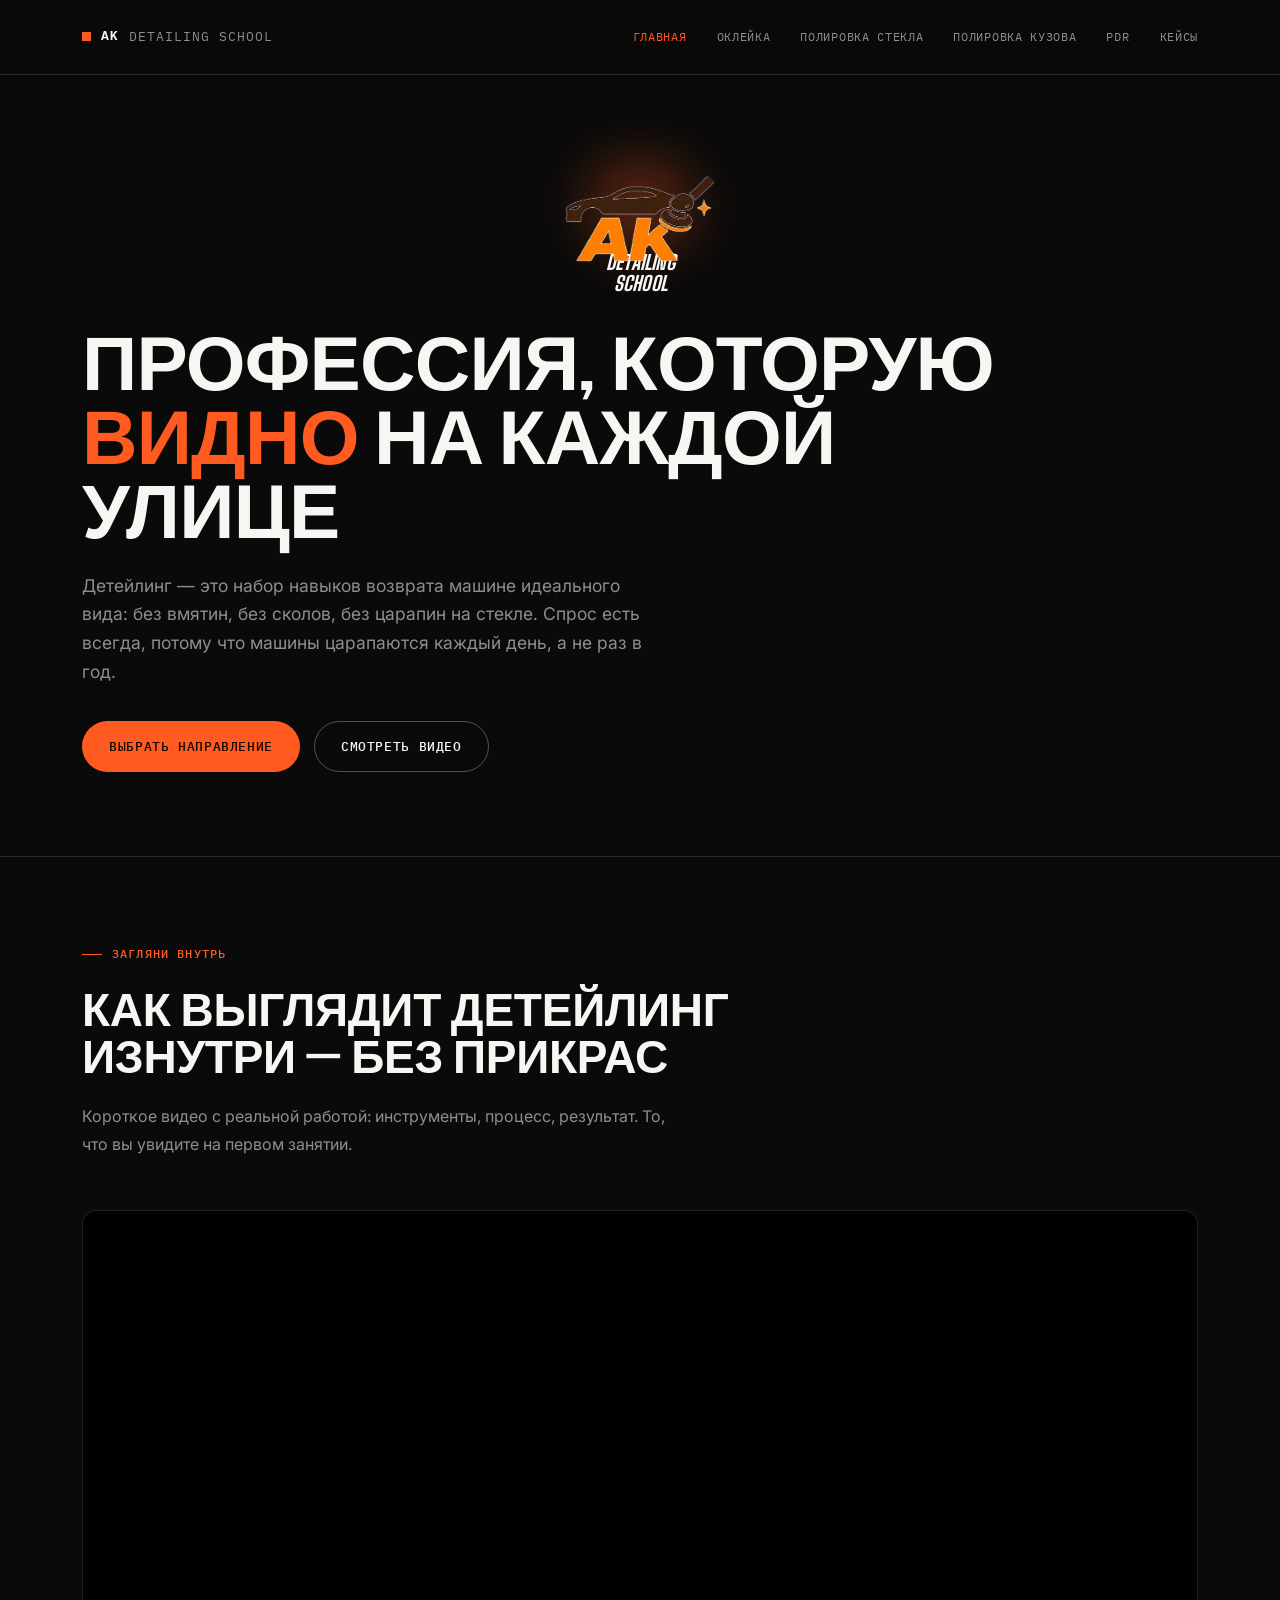
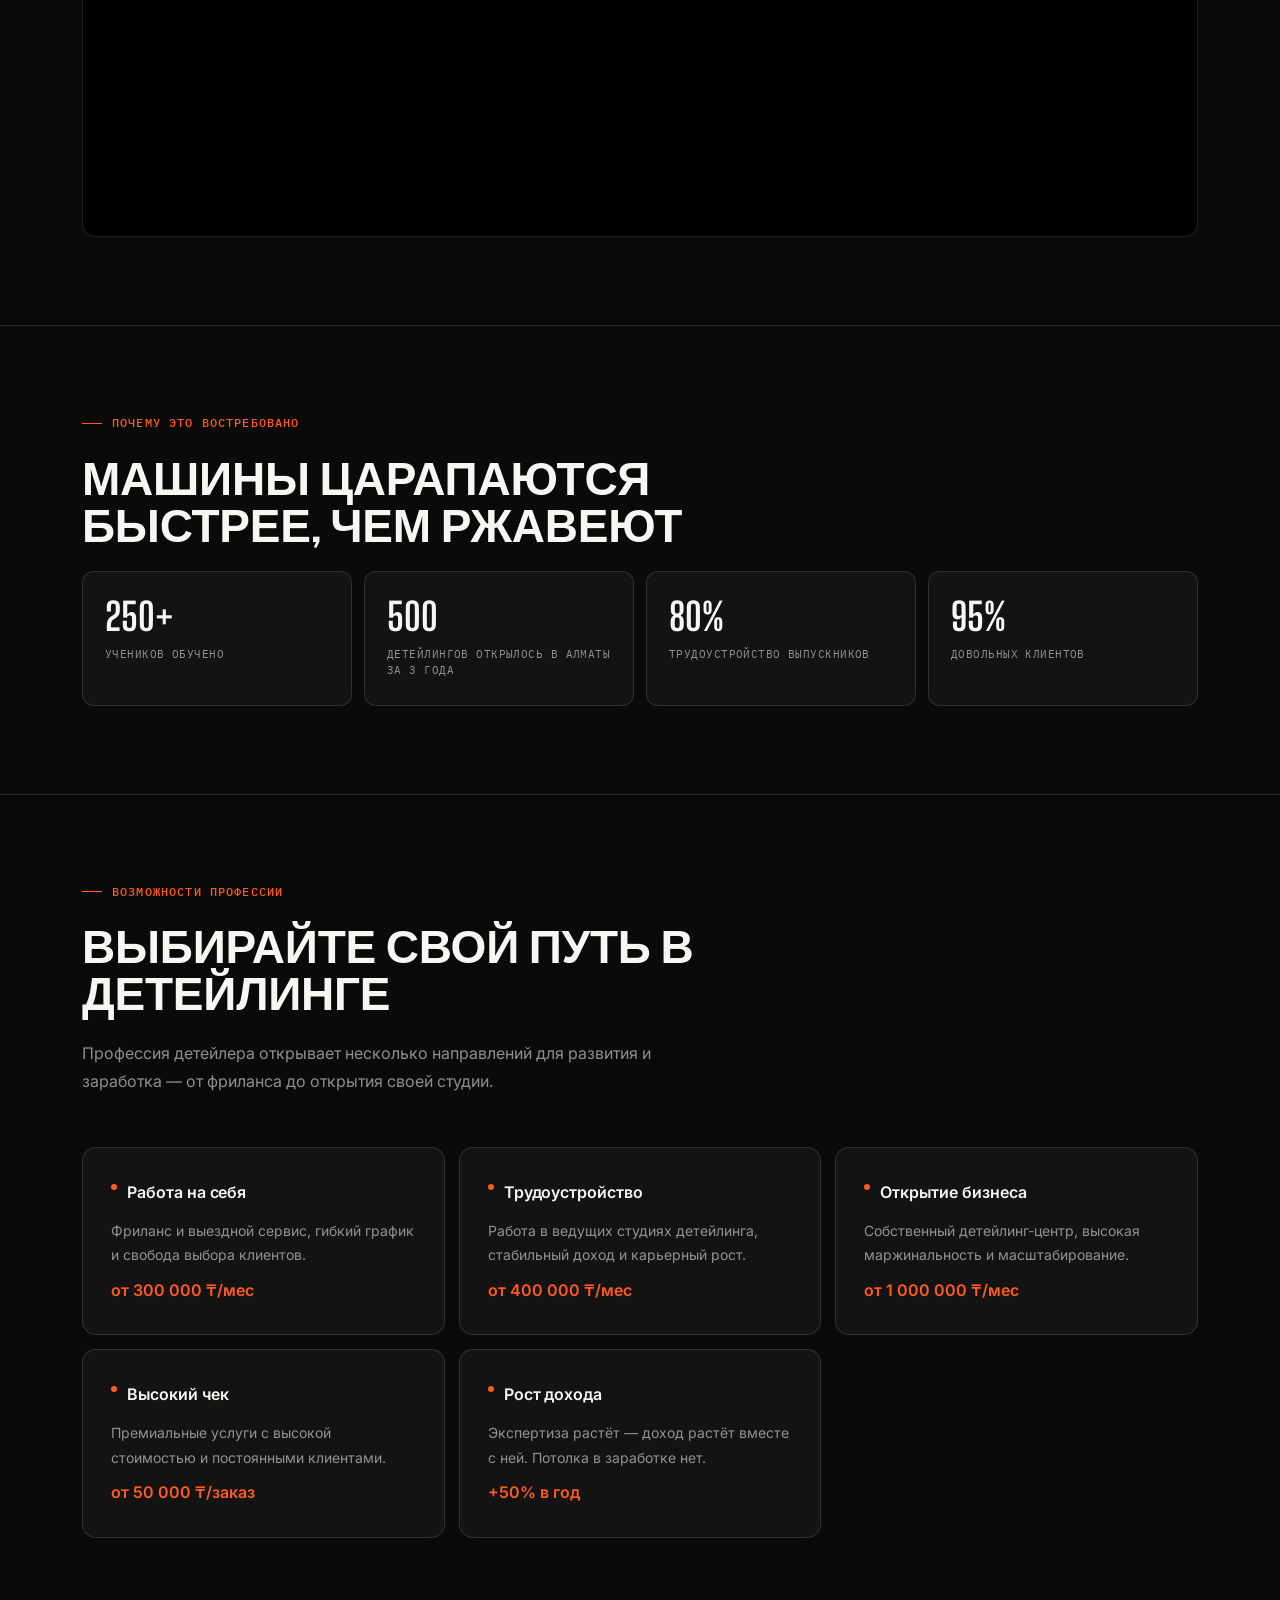
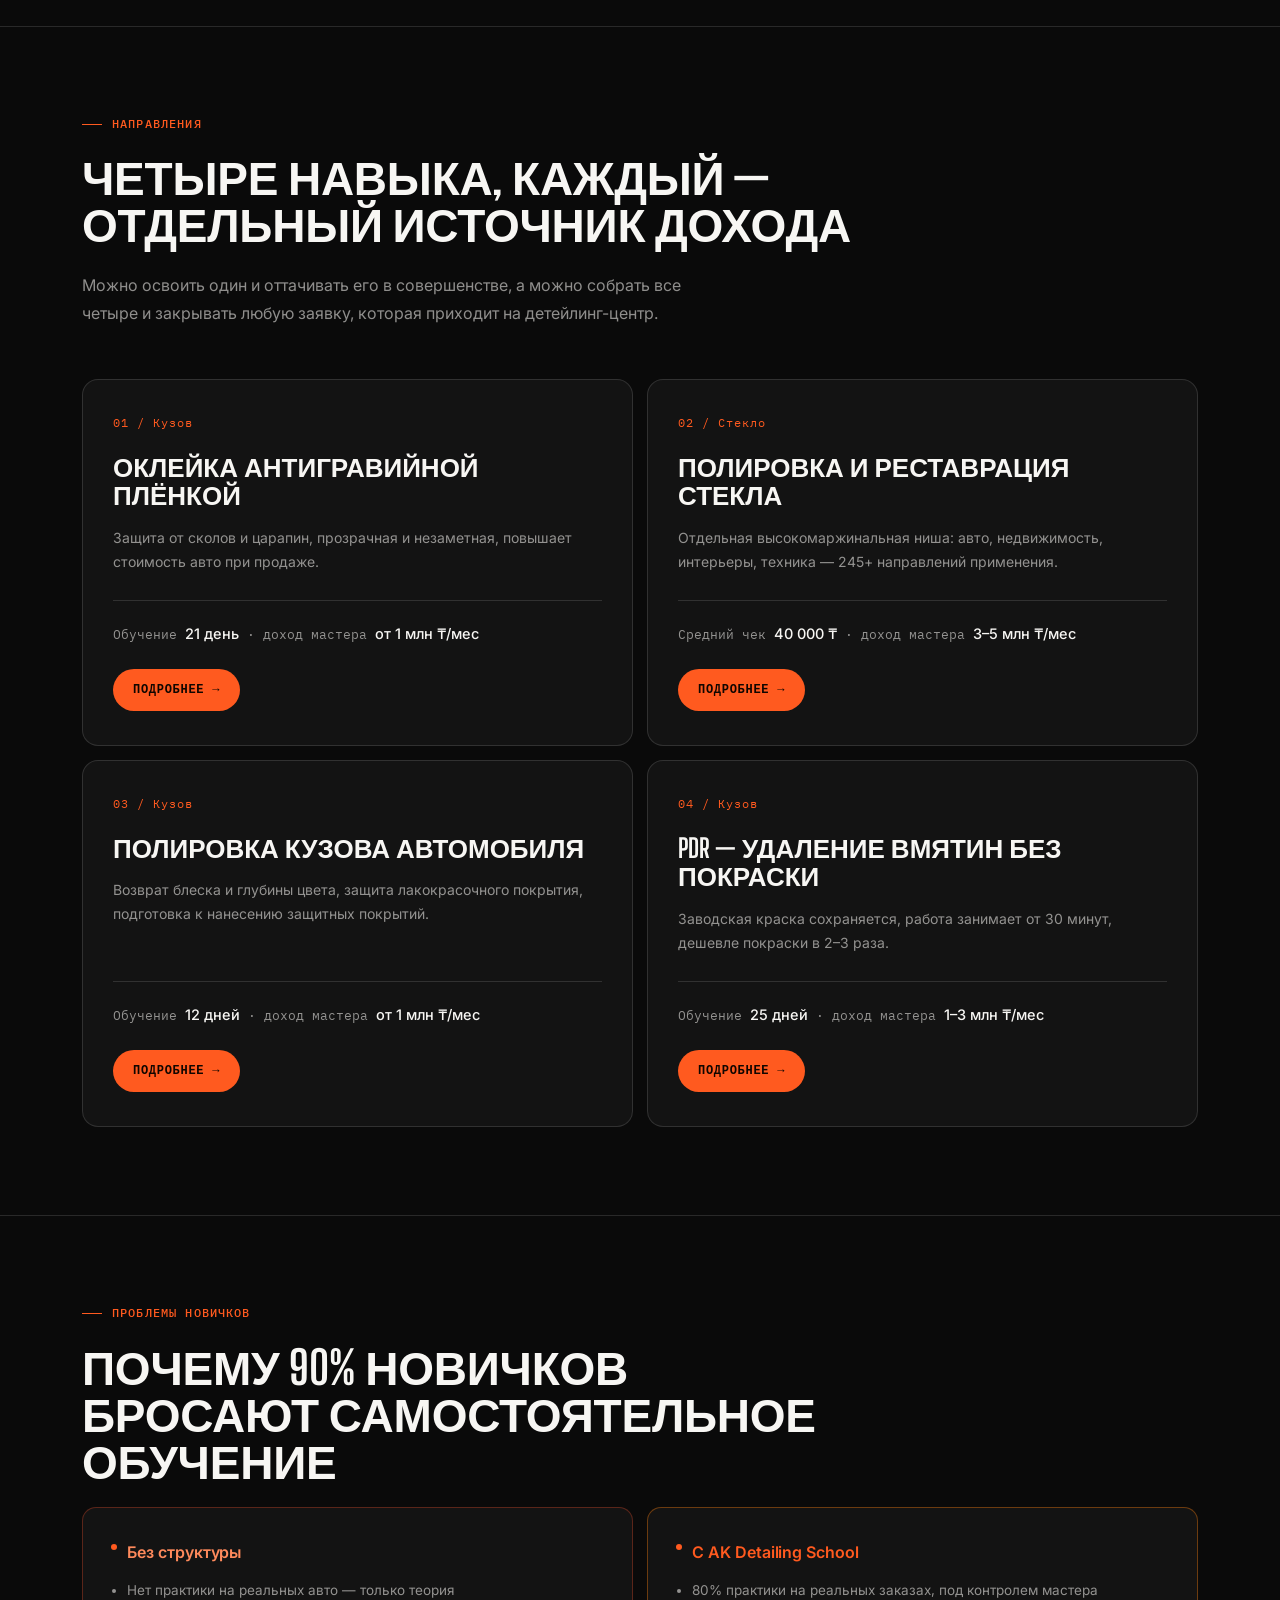
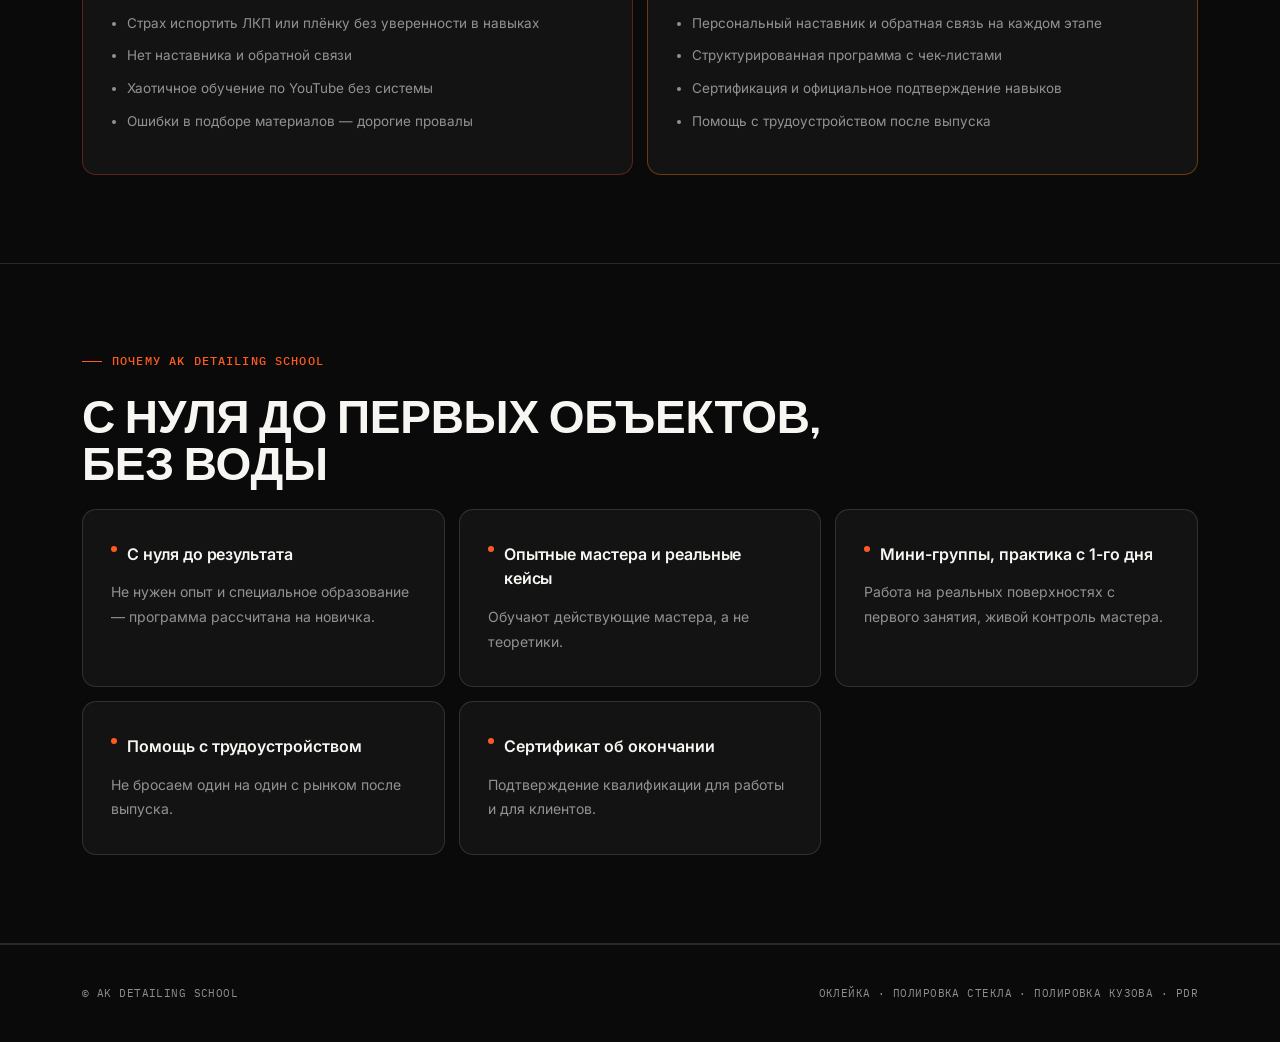
==== commit 7caea588: "Add files via upload" ====
--- a/index.html
+++ b/index.html
@@ -25,9 +25,11 @@
 </nav>
 
 <header class="hero">
-  <div class="hero-index">AK</div>
   <div class="wrap">
-    <div class="eyebrow">AK Detailing School</div>
+    <div class="hero-logo">
+      <img src="logo-car.png" class="logo-car-layer" alt="AK Detailing School">
+      <div class="logo-text-layer">Detailing<br>School</div>
+    </div>
     <h1>Профессия, которую <em>видно</em> на каждой улице</h1>
     <p class="lead">Детейлинг — это набор навыков возврата машине идеального вида: без вмятин, без сколов, без царапин на стекле. Спрос есть всегда, потому что машины царапаются каждый день, а не раз в год.</p>
     <div class="btn-row">
@@ -88,7 +90,7 @@
         <h3>Оклейка антигравийной плёнкой</h3>
         <p>Защита от сколов и царапин, прозрачная и незаметная, повышает стоимость авто при продаже.</p>
         <div class="price">Обучение <b>21 день</b> · доход мастера <b>от 1 млн ₸/мес</b></div>
-        <div class="go">Смотреть направление →</div>
+        <div class="go">Подробнее <span>→</span></div>
       </a>
 
       <a href="polirovka-stekla.html" class="direction-card">
@@ -96,7 +98,7 @@
         <h3>Полировка и реставрация стекла</h3>
         <p>Отдельная высокомаржинальная ниша: авто, недвижимость, интерьеры, техника — 245+ направлений применения.</p>
         <div class="price">Средний чек <b>40 000 ₸</b> · доход мастера <b>3–5 млн ₸/мес</b></div>
-        <div class="go">Смотреть направление →</div>
+        <div class="go">Подробнее <span>→</span></div>
       </a>
 
       <a href="polirovka-kuzova.html" class="direction-card">
@@ -104,7 +106,7 @@
         <h3>Полировка кузова автомобиля</h3>
         <p>Возврат блеска и глубины цвета, защита лакокрасочного покрытия, подготовка к нанесению защитных покрытий.</p>
         <div class="price">Обучение <b>12 дней</b> · доход мастера <b>от 1 млн ₸/мес</b></div>
-        <div class="go">Смотреть направление →</div>
+        <div class="go">Подробнее <span>→</span></div>
       </a>
 
       <a href="pdr.html" class="direction-card">
@@ -112,7 +114,7 @@
         <h3>PDR — удаление вмятин без покраски</h3>
         <p>Заводская краска сохраняется, работа занимает от 30 минут, дешевле покраски в 2–3 раза.</p>
         <div class="price">Обучение <b>25 дней</b> · доход мастера <b>1–3 млн ₸/мес</b></div>
-        <div class="go">Смотреть направление →</div>
+        <div class="go">Подробнее <span>→</span></div>
       </a>
 
     </div>
--- a/style.css
+++ b/style.css
@@ -130,6 +130,7 @@
 
 /* HERO */
 .hero { position: relative; padding: 100px 0 84px; border-bottom: 1px solid var(--line); overflow: hidden; }
+
 .hero-index {
   position: absolute;
   top: -40px;
@@ -145,6 +146,72 @@
   z-index: 0;
   opacity: 0.6;
 }
+
+.hero-logo {
+  position: relative;
+  width: 150px;
+  margin: 0 auto 30px;
+  display: flex;
+  flex-direction: column;
+  align-items: center;
+}
+.hero-logo::before {
+  content: "";
+  position: absolute;
+  inset: -30px -30px auto -30px;
+  height: 120px;
+  background: radial-gradient(circle, rgba(255,90,31,0.38), transparent 68%);
+  filter: blur(18px);
+  z-index: 0;
+  animation: logoGlow 3.6s ease-in-out infinite 1.75s;
+}
+.logo-car-layer {
+  position: relative;
+  z-index: 2;
+  width: 100%;
+  height: auto;
+  filter: none !important;
+  transform: translateX(260%) rotate(-6deg);
+  animation: carParkIn 1.05s cubic-bezier(.22,.61,.36,1) .7s forwards;
+}
+.logo-text-layer {
+  position: relative;
+  z-index: 1;
+  margin-top: -10px;
+  font-family: var(--display);
+  font-weight: 800;
+  font-style: italic;
+  text-transform: uppercase;
+  font-size: 20px;
+  line-height: 1.05;
+  letter-spacing: 0.01em;
+  text-align: center;
+  color: var(--white);
+  opacity: 0;
+  transform: scale(0);
+  transform-origin: center center;
+  animation: textGrow .6s cubic-bezier(.34,1.56,.64,1) .1s forwards;
+}
+@keyframes textGrow {
+  0%   { opacity: 0; transform: scale(0); }
+  55%  { opacity: 1; transform: scale(1.08); }
+  100% { opacity: 1; transform: scale(1); }
+}
+@keyframes carParkIn {
+  0%   { transform: translateX(260%) rotate(-6deg); }
+  65%  { transform: translateX(-4%) rotate(2deg); }
+  82%  { transform: translateX(2%) rotate(-1deg); }
+  100% { transform: translateX(0) rotate(0deg); }
+}
+@keyframes logoFloat {
+  0%, 100% { transform: translateY(0); }
+  50% { transform: translateY(-6px); }
+}
+@keyframes logoGlow {
+  0%, 100% { opacity: 0.45; transform: scale(1); }
+  50% { opacity: 0.85; transform: scale(1.18); }
+}
+.hero-logo { animation: logoFloat 4.2s ease-in-out infinite 1.75s; }
 .hero .wrap { position: relative; z-index: 1; }
 .hero h1 {
   font-family: var(--display);
@@ -181,9 +248,9 @@
 .section p.sub {
   color: var(--white-dim);
   font-size: 16px;
-  line-height: 1.65;
+  line-height: 1.75;
   max-width: 600px;
-  margin: 0 0 48px;
+  margin: 0 0 52px;
 }
 
 /* GRID */
@@ -191,12 +258,13 @@
 .grid2 { display: grid; grid-template-columns: repeat(2, 1fr); gap: 14px; }
 @media (max-width: 860px) { .grid3, .grid2 { grid-template-columns: 1fr; } }
 
-.card { background: var(--black-2); padding: 30px 26px; border: 1px solid var(--line); border-radius: 14px; transition: border-color .2s ease, transform .2s ease; }
+.card { background: var(--black-2); padding: 32px 28px; border: 1px solid var(--line); border-radius: 14px; transition: border-color .2s ease, transform .2s ease; }
 .card:hover { border-color: var(--line-strong); transform: translateY(-2px); }
-.card h3 { font-family: var(--sans); font-weight: 600; font-size: 16px; margin: 0 0 12px; letter-spacing: -0.003em; }
-.card p { color: var(--white-dim); font-size: 14px; line-height: 1.65; margin: 0; }
-.card ul { margin: 12px 0 0; padding-left: 16px; color: var(--white-dim); font-size: 13.5px; line-height: 1.65; }
-.card ul li { margin-bottom: 7px; }
+.card h3 { font-family: var(--sans); font-weight: 600; font-size: 16px; margin: 0 0 14px; letter-spacing: -0.003em; position: relative; padding-left: 16px; }
+.card h3::before { content: ""; position: absolute; left: 0; top: 4px; width: 6px; height: 6px; border-radius: 50%; background: var(--orange); }
+.card p { color: var(--white-dim); font-size: 14px; line-height: 1.75; margin: 0; }
+.card ul { margin: 14px 0 0; padding-left: 16px; color: var(--white-dim); font-size: 13.5px; line-height: 1.75; }
+.card ul li { margin-bottom: 9px; }
 
 .direction-card {
   background: var(--black-2);
@@ -210,13 +278,31 @@
   position: relative;
 }
 .direction-card:hover { border-color: var(--orange); transform: translateY(-3px); }
-.direction-card .num { font-family: var(--mono); color: var(--orange); font-size: 12px; letter-spacing: 0.08em; margin-bottom: 18px; }
-.direction-card h3 { font-family: var(--display); font-weight: 700; text-transform: uppercase; font-size: 26px; line-height: 1.05; margin: 0 0 14px; }
-.direction-card p { color: var(--white-dim); font-size: 14px; line-height: 1.65; flex-grow: 1; }
-.direction-card .price { font-size: 13px; color: var(--white-dim); border-top: 1px solid var(--line); padding-top: 18px; margin-top: 18px; font-family: var(--mono); }
+.direction-card .num { font-family: var(--mono); color: var(--orange); font-size: 12px; letter-spacing: 0.08em; margin-bottom: 20px; }
+.direction-card h3 { font-family: var(--display); font-weight: 700; text-transform: uppercase; font-size: 26px; line-height: 1.1; margin: 0 0 16px; }
+.direction-card p { color: var(--white-dim); font-size: 14px; line-height: 1.7; flex-grow: 1; margin: 0 0 22px; }
+.direction-card .price { font-size: 13px; color: var(--white-dim); border-top: 1px solid var(--line); padding-top: 20px; margin-top: 4px; font-family: var(--mono); line-height: 1.8; }
 .direction-card .price b { color: var(--white); font-weight: 500; font-family: var(--sans); font-size: 14.5px; }
-.direction-card .go { margin-top: 18px; color: var(--white-dim); font-size: 12px; font-family: var(--mono); text-transform: uppercase; letter-spacing: 0.06em; transition: color .15s ease; }
-.direction-card:hover .go { color: var(--orange); }
+.direction-card .go {
+  display: inline-flex;
+  align-items: center;
+  gap: 8px;
+  margin-top: 22px;
+  align-self: flex-start;
+  background: var(--orange);
+  color: #100600;
+  font-size: 12px;
+  font-weight: 700;
+  font-family: var(--mono);
+  text-transform: uppercase;
+  letter-spacing: 0.06em;
+  padding: 12px 20px;
+  border-radius: 999px;
+  transition: transform .15s ease, background .15s ease;
+}
+.direction-card .go span { transition: transform .15s ease; }
+.direction-card:hover .go { background: #ff6c38; transform: translateY(-1px); }
+.direction-card:hover .go span { transform: translateX(3px); }
 
 /* STAT STRIP */
 .statstrip { display: grid; grid-template-columns: repeat(4, 1fr); gap: 12px; }
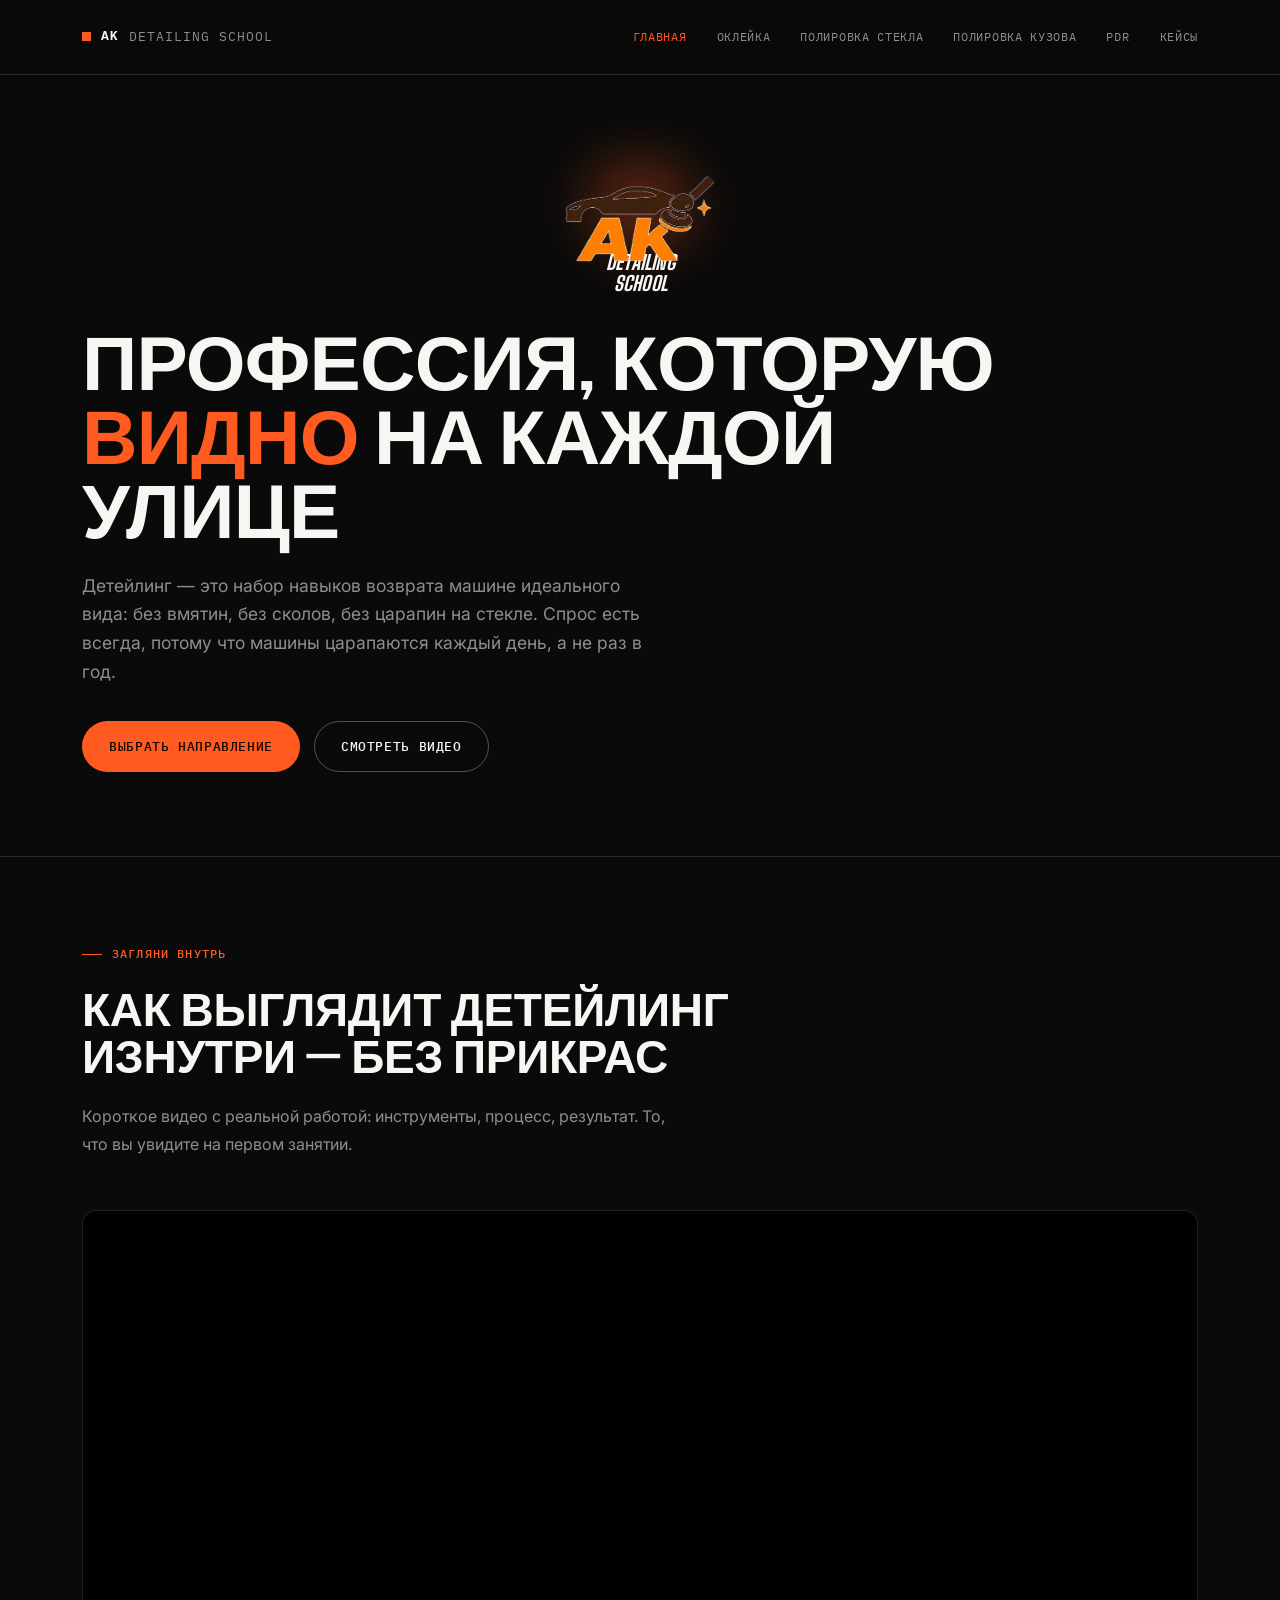
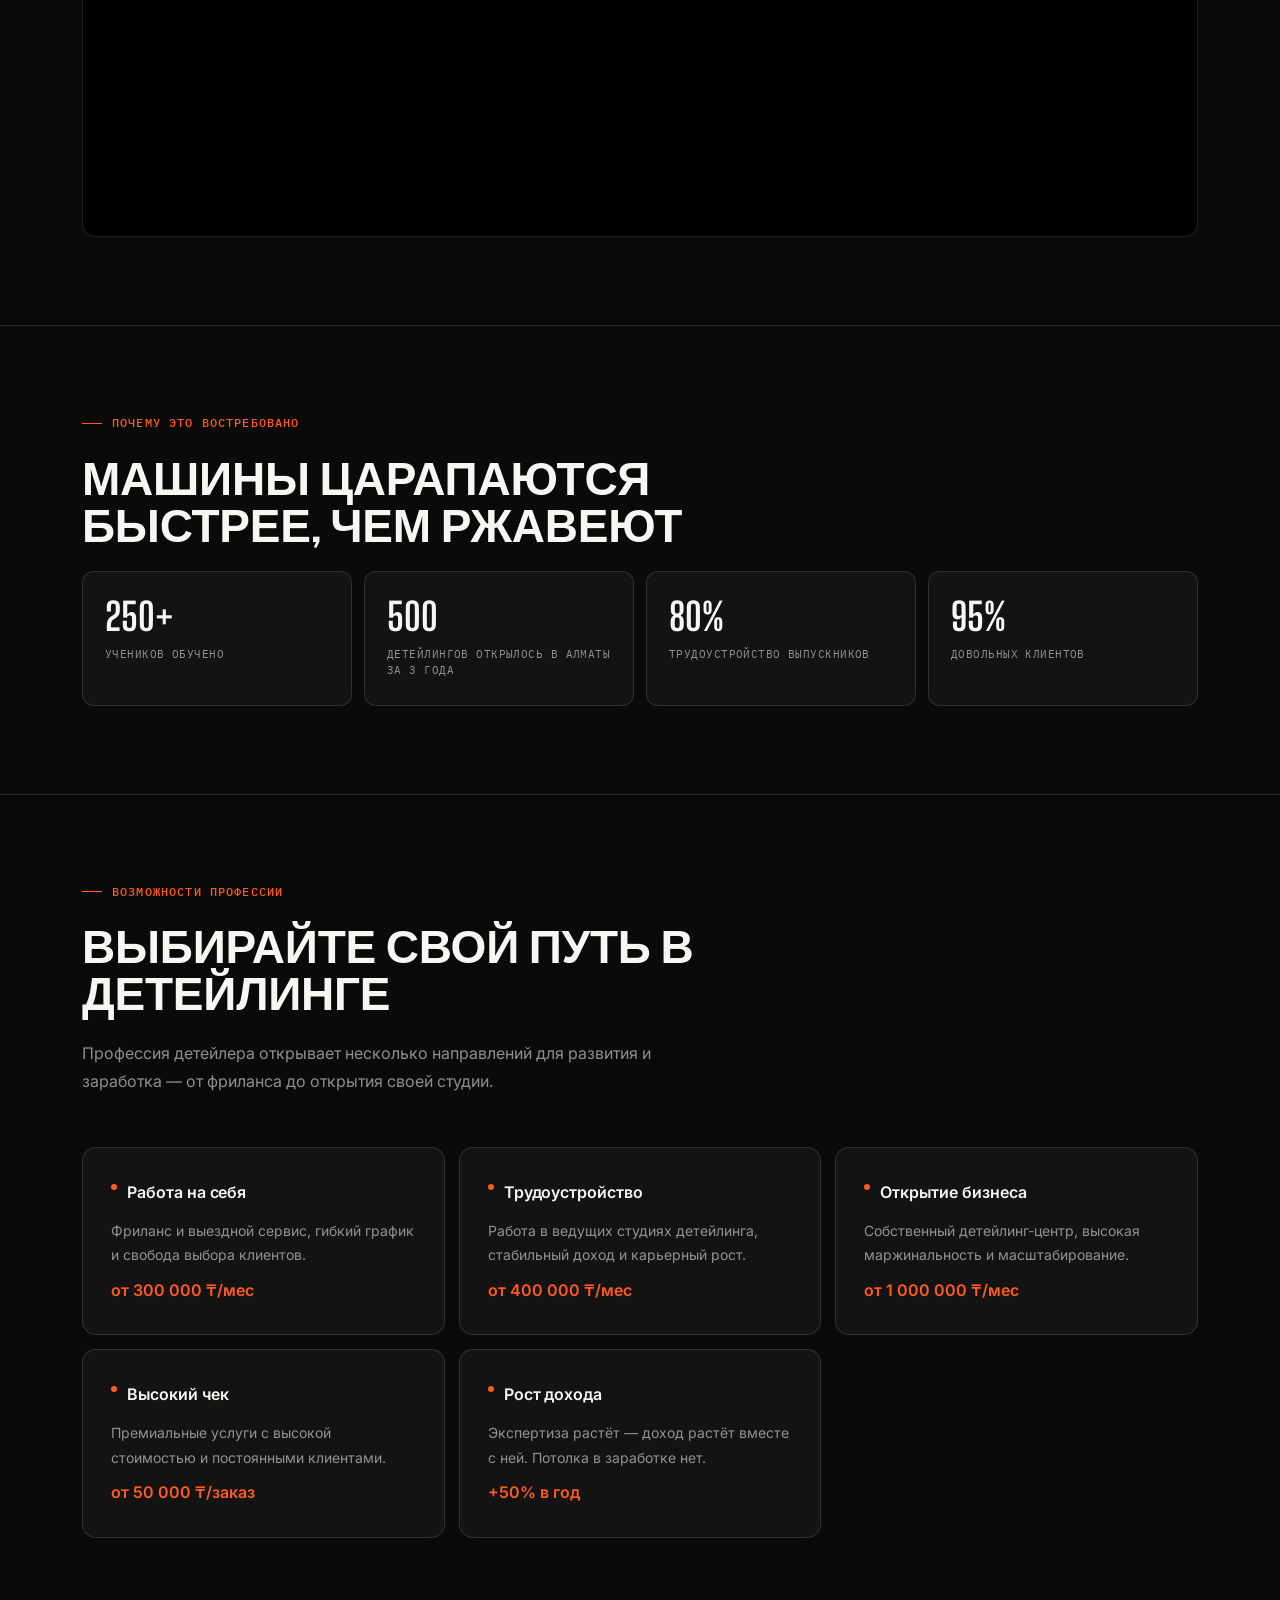
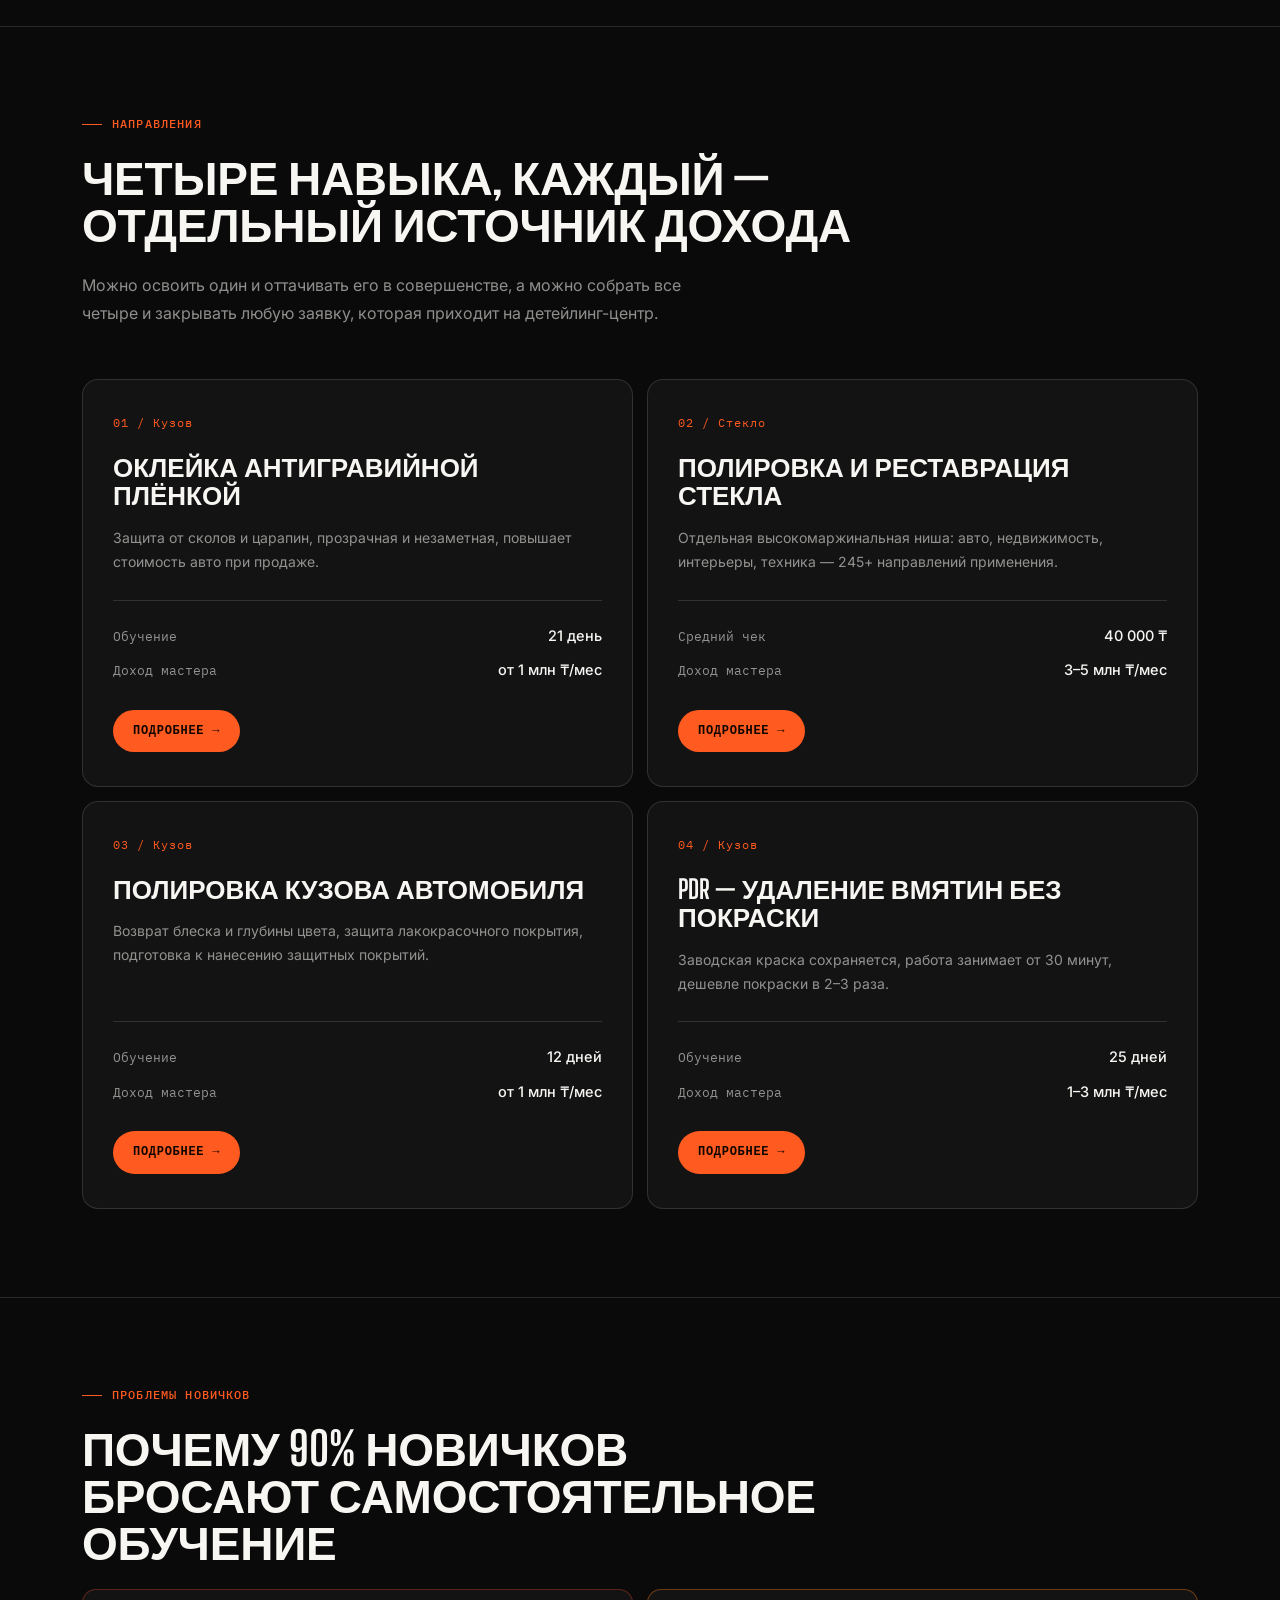
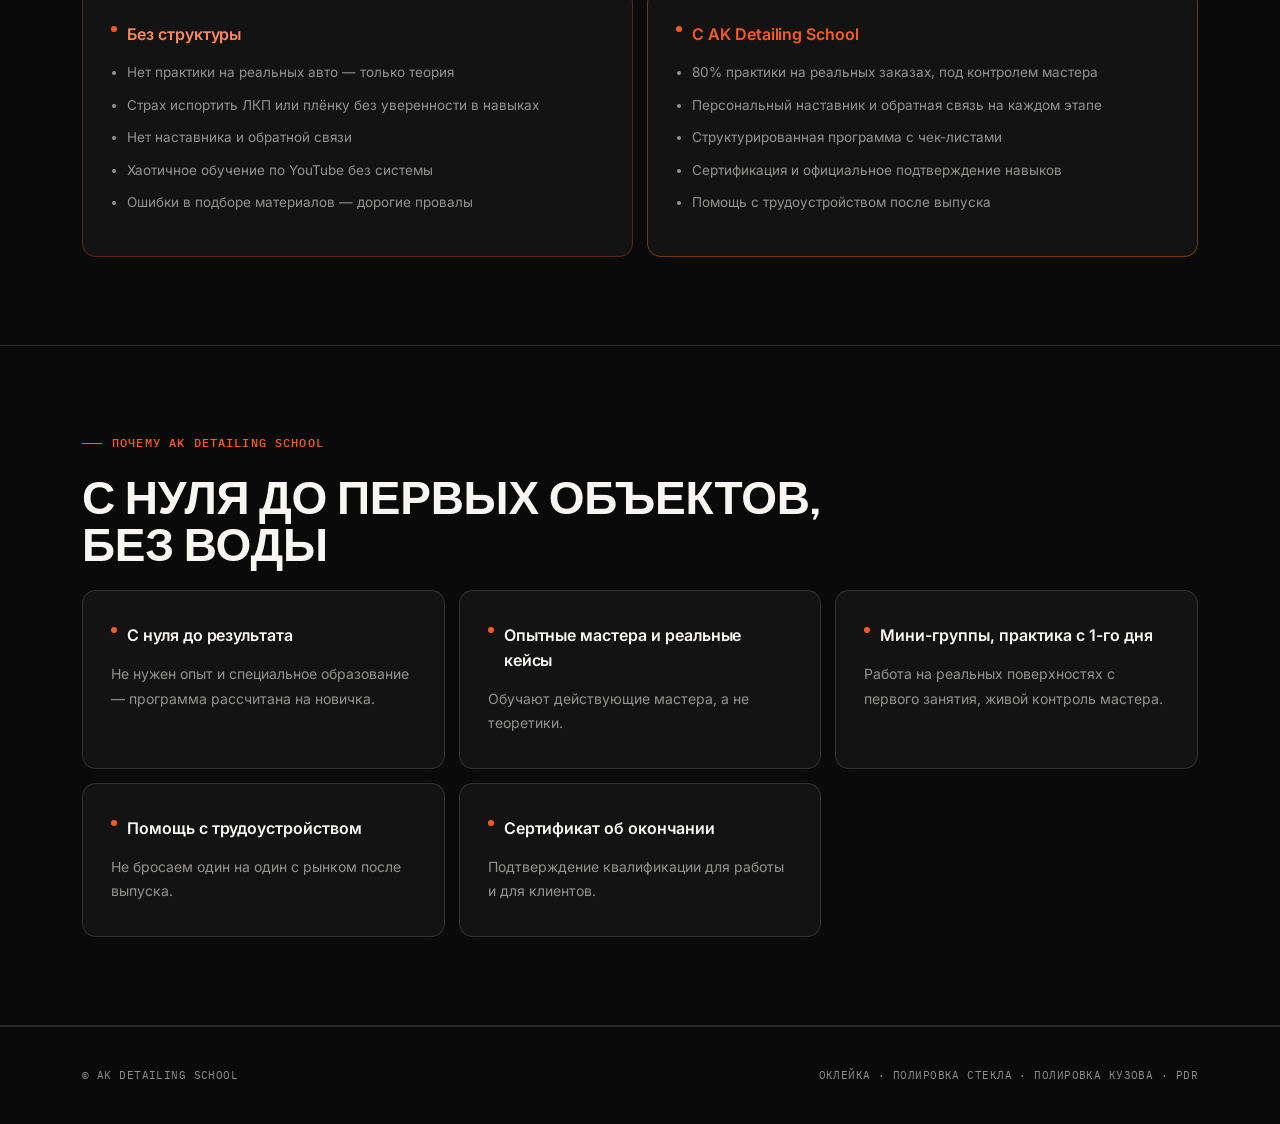
==== commit 260c870e: "Add files via upload" ====
--- a/index.html
+++ b/index.html
@@ -12,7 +12,7 @@
   <div class="wrap">
     <a href="index.html" class="logo"><span class="logo-mark">AK</span><span class="logo-full"> Detailing School</span></a>
     <input type="checkbox" id="navToggle" class="nav-toggle">
-    <label for="navToggle" class="nav-burger" aria-label="Меню"><span></span><span></span><span></span></label>
+    <label for="navToggle" class="nav-burger" aria-label="Меню"><span class="nav-burger-text">Меню</span><span class="nav-burger-icon"><i></i><i></i><i></i></span></label>
     <div class="navlinks">
       <a href="index.html" class="active">Главная</a>
       <a href="oklejka.html">Оклейка</a>
@@ -89,7 +89,10 @@
         <div class="num">01 / Кузов</div>
         <h3>Оклейка антигравийной плёнкой</h3>
         <p>Защита от сколов и царапин, прозрачная и незаметная, повышает стоимость авто при продаже.</p>
-        <div class="price">Обучение <b>21 день</b> · доход мастера <b>от 1 млн ₸/мес</b></div>
+        <div class="price">
+          <div class="price-row"><span>Обучение</span><b>21 день</b></div>
+          <div class="price-row"><span>Доход мастера</span><b>от 1 млн ₸/мес</b></div>
+        </div>
         <div class="go">Подробнее <span>→</span></div>
       </a>
 
@@ -97,7 +100,10 @@
         <div class="num">02 / Стекло</div>
         <h3>Полировка и реставрация стекла</h3>
         <p>Отдельная высокомаржинальная ниша: авто, недвижимость, интерьеры, техника — 245+ направлений применения.</p>
-        <div class="price">Средний чек <b>40 000 ₸</b> · доход мастера <b>3–5 млн ₸/мес</b></div>
+        <div class="price">
+          <div class="price-row"><span>Средний чек</span><b>40 000 ₸</b></div>
+          <div class="price-row"><span>Доход мастера</span><b>3–5 млн ₸/мес</b></div>
+        </div>
         <div class="go">Подробнее <span>→</span></div>
       </a>
 
@@ -105,7 +111,10 @@
         <div class="num">03 / Кузов</div>
         <h3>Полировка кузова автомобиля</h3>
         <p>Возврат блеска и глубины цвета, защита лакокрасочного покрытия, подготовка к нанесению защитных покрытий.</p>
-        <div class="price">Обучение <b>12 дней</b> · доход мастера <b>от 1 млн ₸/мес</b></div>
+        <div class="price">
+          <div class="price-row"><span>Обучение</span><b>12 дней</b></div>
+          <div class="price-row"><span>Доход мастера</span><b>от 1 млн ₸/мес</b></div>
+        </div>
         <div class="go">Подробнее <span>→</span></div>
       </a>
 
@@ -113,7 +122,10 @@
         <div class="num">04 / Кузов</div>
         <h3>PDR — удаление вмятин без покраски</h3>
         <p>Заводская краска сохраняется, работа занимает от 30 минут, дешевле покраски в 2–3 раза.</p>
-        <div class="price">Обучение <b>25 дней</b> · доход мастера <b>1–3 млн ₸/мес</b></div>
+        <div class="price">
+          <div class="price-row"><span>Обучение</span><b>25 дней</b></div>
+          <div class="price-row"><span>Доход мастера</span><b>1–3 млн ₸/мес</b></div>
+        </div>
         <div class="go">Подробнее <span>→</span></div>
       </a>
 
--- a/style.css
+++ b/style.css
@@ -87,18 +87,31 @@
 .nav-toggle { display: none; }
 .nav-burger {
   display: none;
+  align-items: center;
+  gap: 9px;
+  cursor: pointer;
+  flex-shrink: 0;
+}
+.nav-burger-text {
+  font-family: var(--mono);
+  font-size: 11px;
+  text-transform: uppercase;
+  letter-spacing: 0.06em;
+  color: var(--white-dim);
+}
+.nav-burger-icon {
+  display: flex;
   flex-direction: column;
   justify-content: center;
   gap: 5px;
-  width: 26px;
-  height: 20px;
-  cursor: pointer;
-  flex-shrink: 0;
-}
-.nav-burger span {
+  width: 24px;
+  height: 18px;
+}
+.nav-burger-icon i {
   display: block;
   width: 100%;
   height: 2px;
+  border-radius: 1px;
   background: var(--white);
   transition: transform .2s ease, opacity .2s ease;
 }
@@ -281,8 +294,10 @@
 .direction-card .num { font-family: var(--mono); color: var(--orange); font-size: 12px; letter-spacing: 0.08em; margin-bottom: 20px; }
 .direction-card h3 { font-family: var(--display); font-weight: 700; text-transform: uppercase; font-size: 26px; line-height: 1.1; margin: 0 0 16px; }
 .direction-card p { color: var(--white-dim); font-size: 14px; line-height: 1.7; flex-grow: 1; margin: 0 0 22px; }
-.direction-card .price { font-size: 13px; color: var(--white-dim); border-top: 1px solid var(--line); padding-top: 20px; margin-top: 4px; font-family: var(--mono); line-height: 1.8; }
-.direction-card .price b { color: var(--white); font-weight: 500; font-family: var(--sans); font-size: 14.5px; }
+.direction-card .price { font-size: 13px; color: var(--white-dim); border-top: 1px solid var(--line); padding-top: 18px; margin-top: 4px; font-family: var(--mono); }
+.direction-card .price-row { display: flex; justify-content: space-between; align-items: baseline; gap: 14px; padding: 6px 0; }
+.direction-card .price-row span { white-space: nowrap; }
+.direction-card .price b { color: var(--white); font-weight: 500; font-family: var(--sans); font-size: 14.5px; text-align: right; white-space: nowrap; }
 .direction-card .go {
   display: inline-flex;
   align-items: center;
@@ -357,10 +372,8 @@
 @media (max-width: 760px) {
   .wrap { padding: 0 20px; }
 
-  nav.topnav .wrap { height: 60px; }
-  .logo { font-size: 11px; gap: 8px; }
-  .logo::before { width: 7px; height: 7px; }
-  .logo-full { display: none; }
+  nav.topnav .wrap { height: 60px; justify-content: flex-end; }
+  .logo { display: none; }
 
   .hero-index { font-size: 130px; top: -4px; right: 4px; opacity: 0.35; }
 
@@ -395,9 +408,9 @@
     opacity: 1;
     pointer-events: auto;
   }
-  .nav-toggle:checked ~ .nav-burger span:nth-child(1) { transform: translateY(7px) rotate(45deg); }
-  .nav-toggle:checked ~ .nav-burger span:nth-child(2) { opacity: 0; }
-  .nav-toggle:checked ~ .nav-burger span:nth-child(3) { transform: translateY(-7px) rotate(-45deg); }
+  .nav-toggle:checked ~ .nav-burger .nav-burger-icon i:nth-child(1) { transform: translateY(7px) rotate(45deg); }
+  .nav-toggle:checked ~ .nav-burger .nav-burger-icon i:nth-child(2) { opacity: 0; }
+  .nav-toggle:checked ~ .nav-burger .nav-burger-icon i:nth-child(3) { transform: translateY(-7px) rotate(-45deg); }
 
   .hero { padding: 52px 0 44px; }
   .hero h1 { font-size: clamp(32px, 9vw, 44px); line-height: 1.02; }
